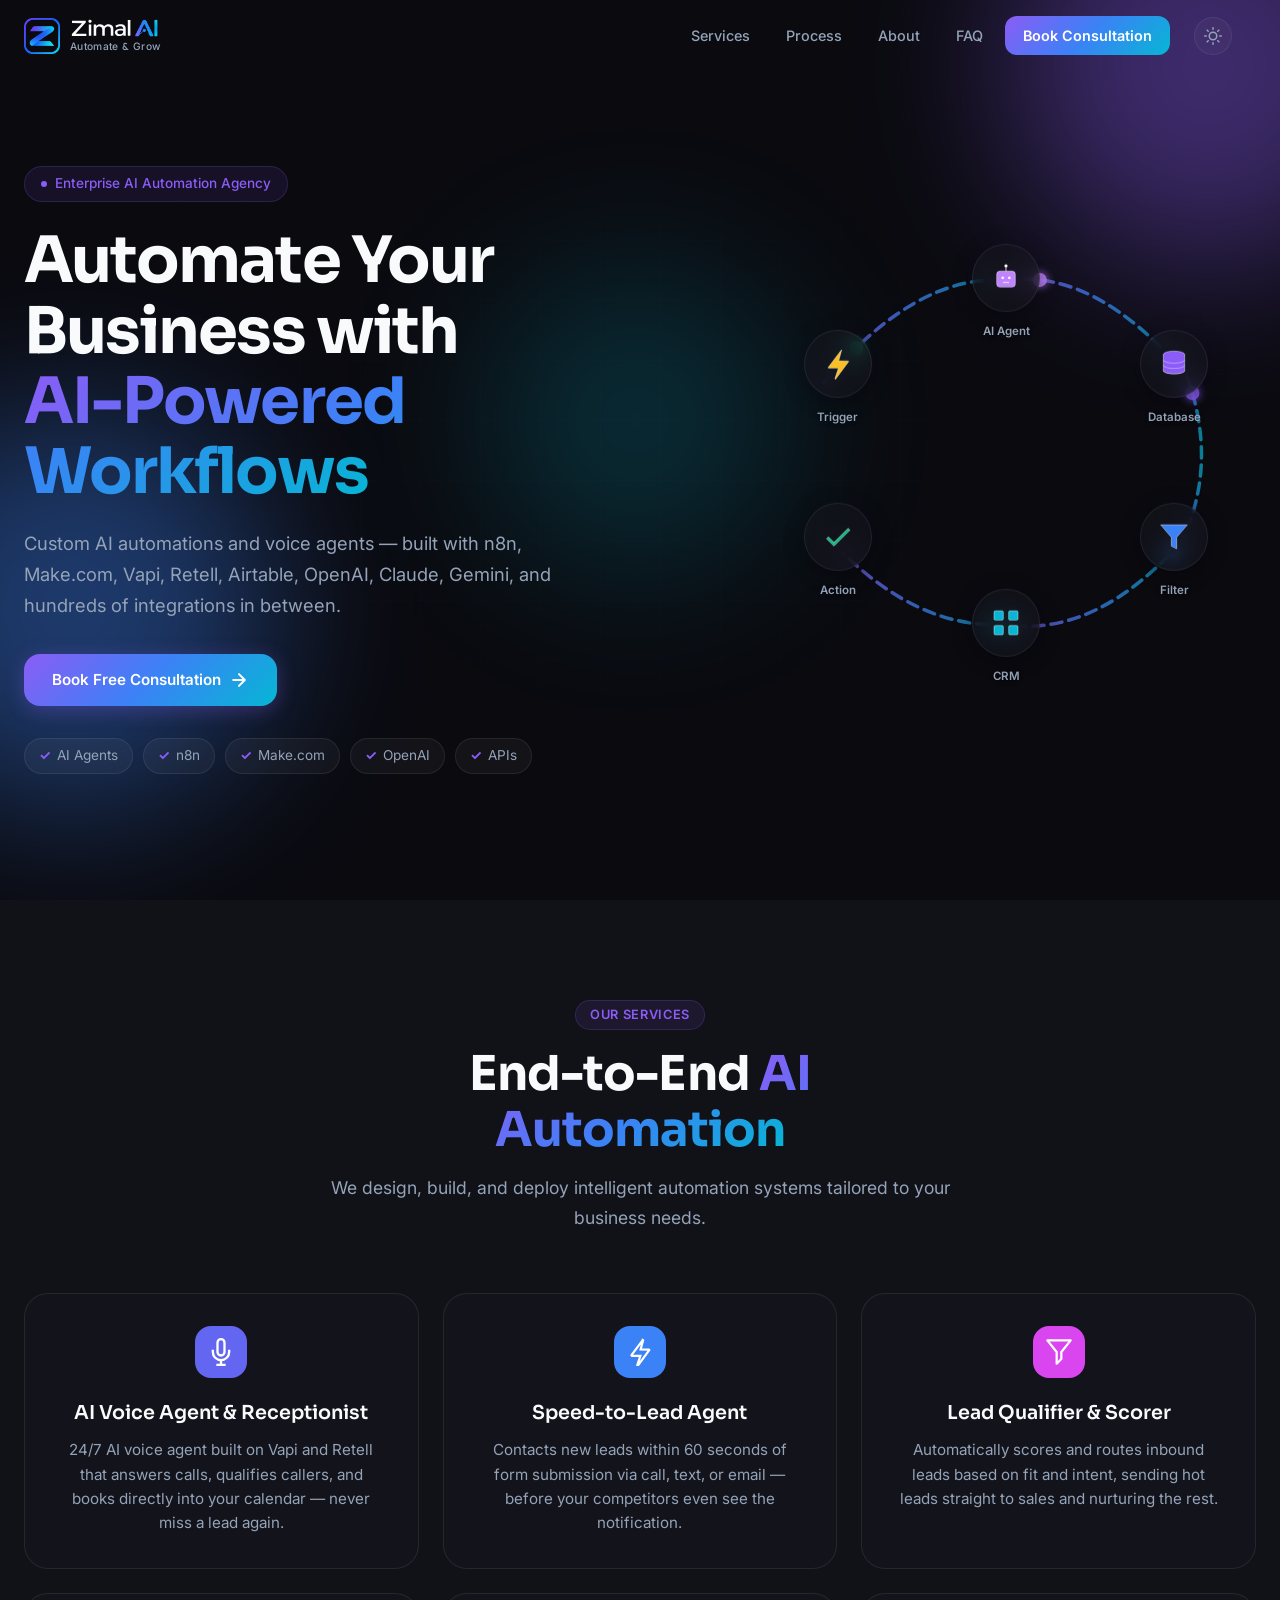
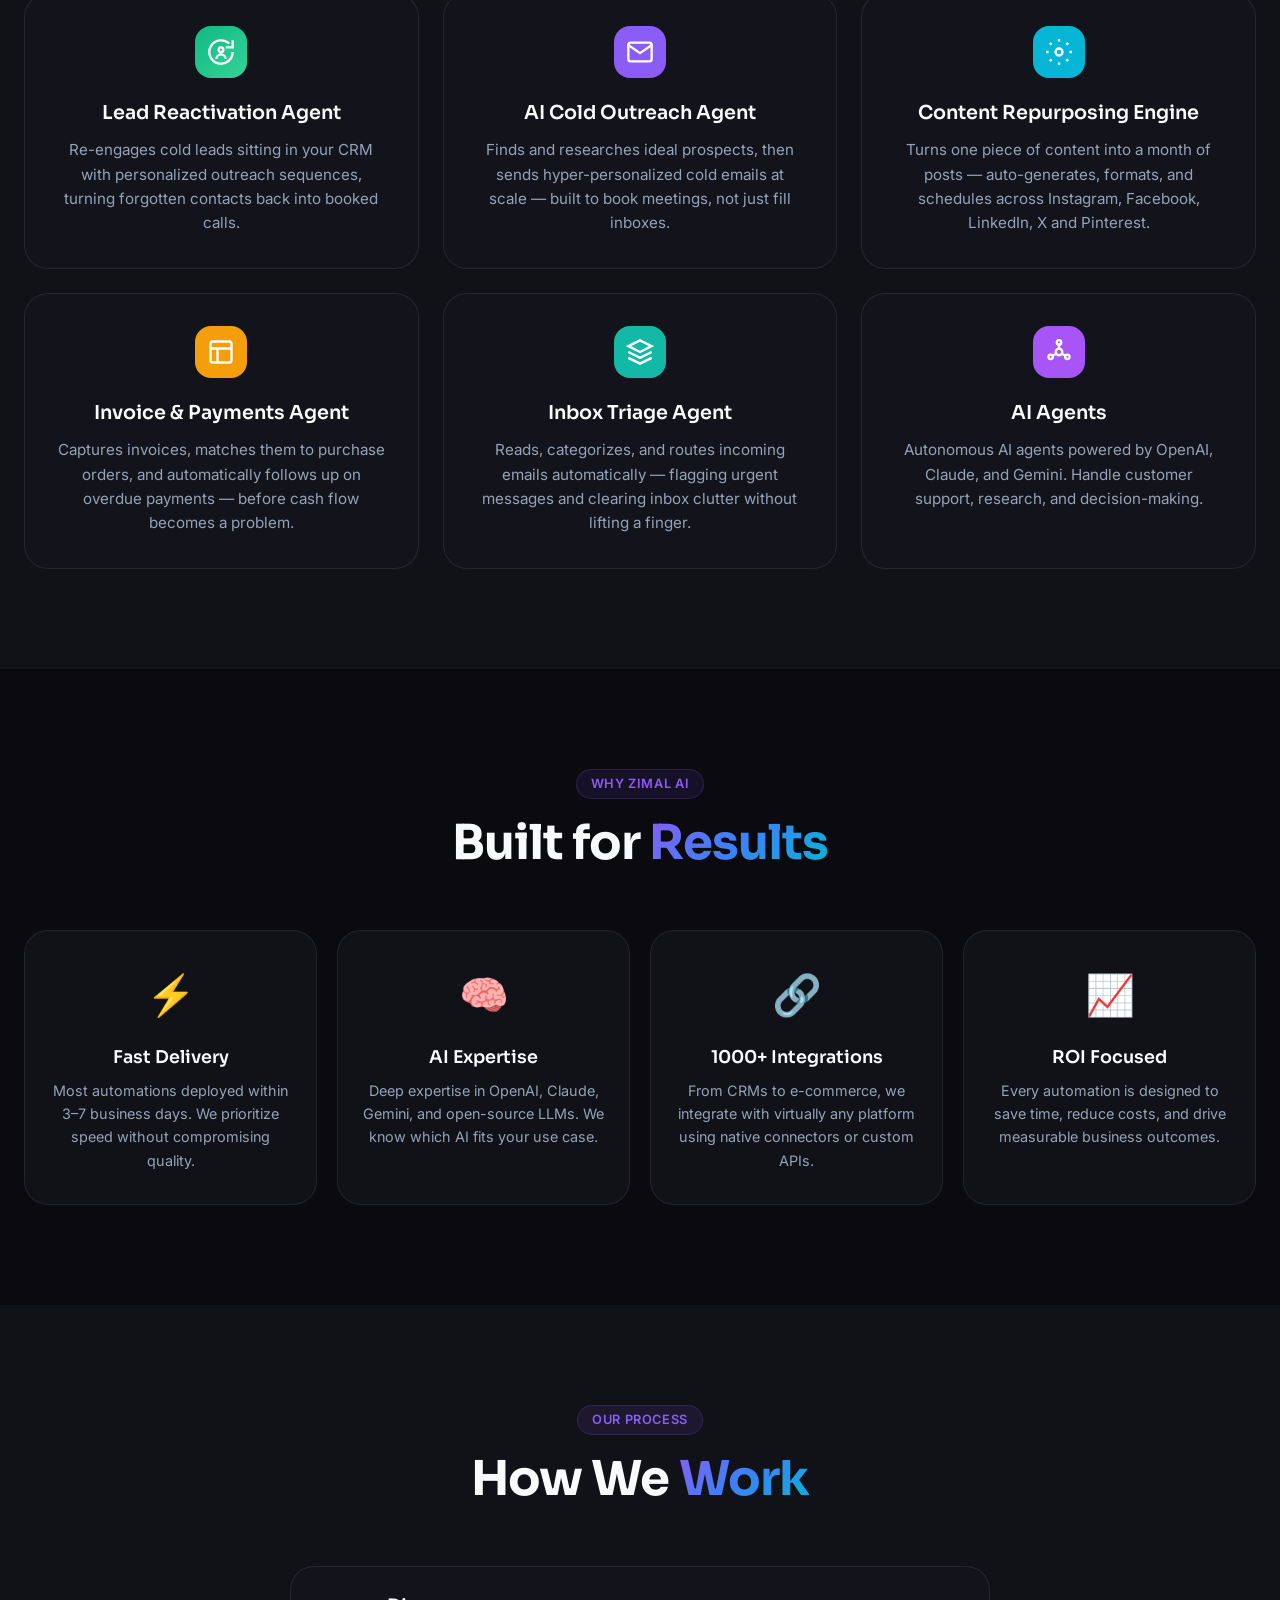
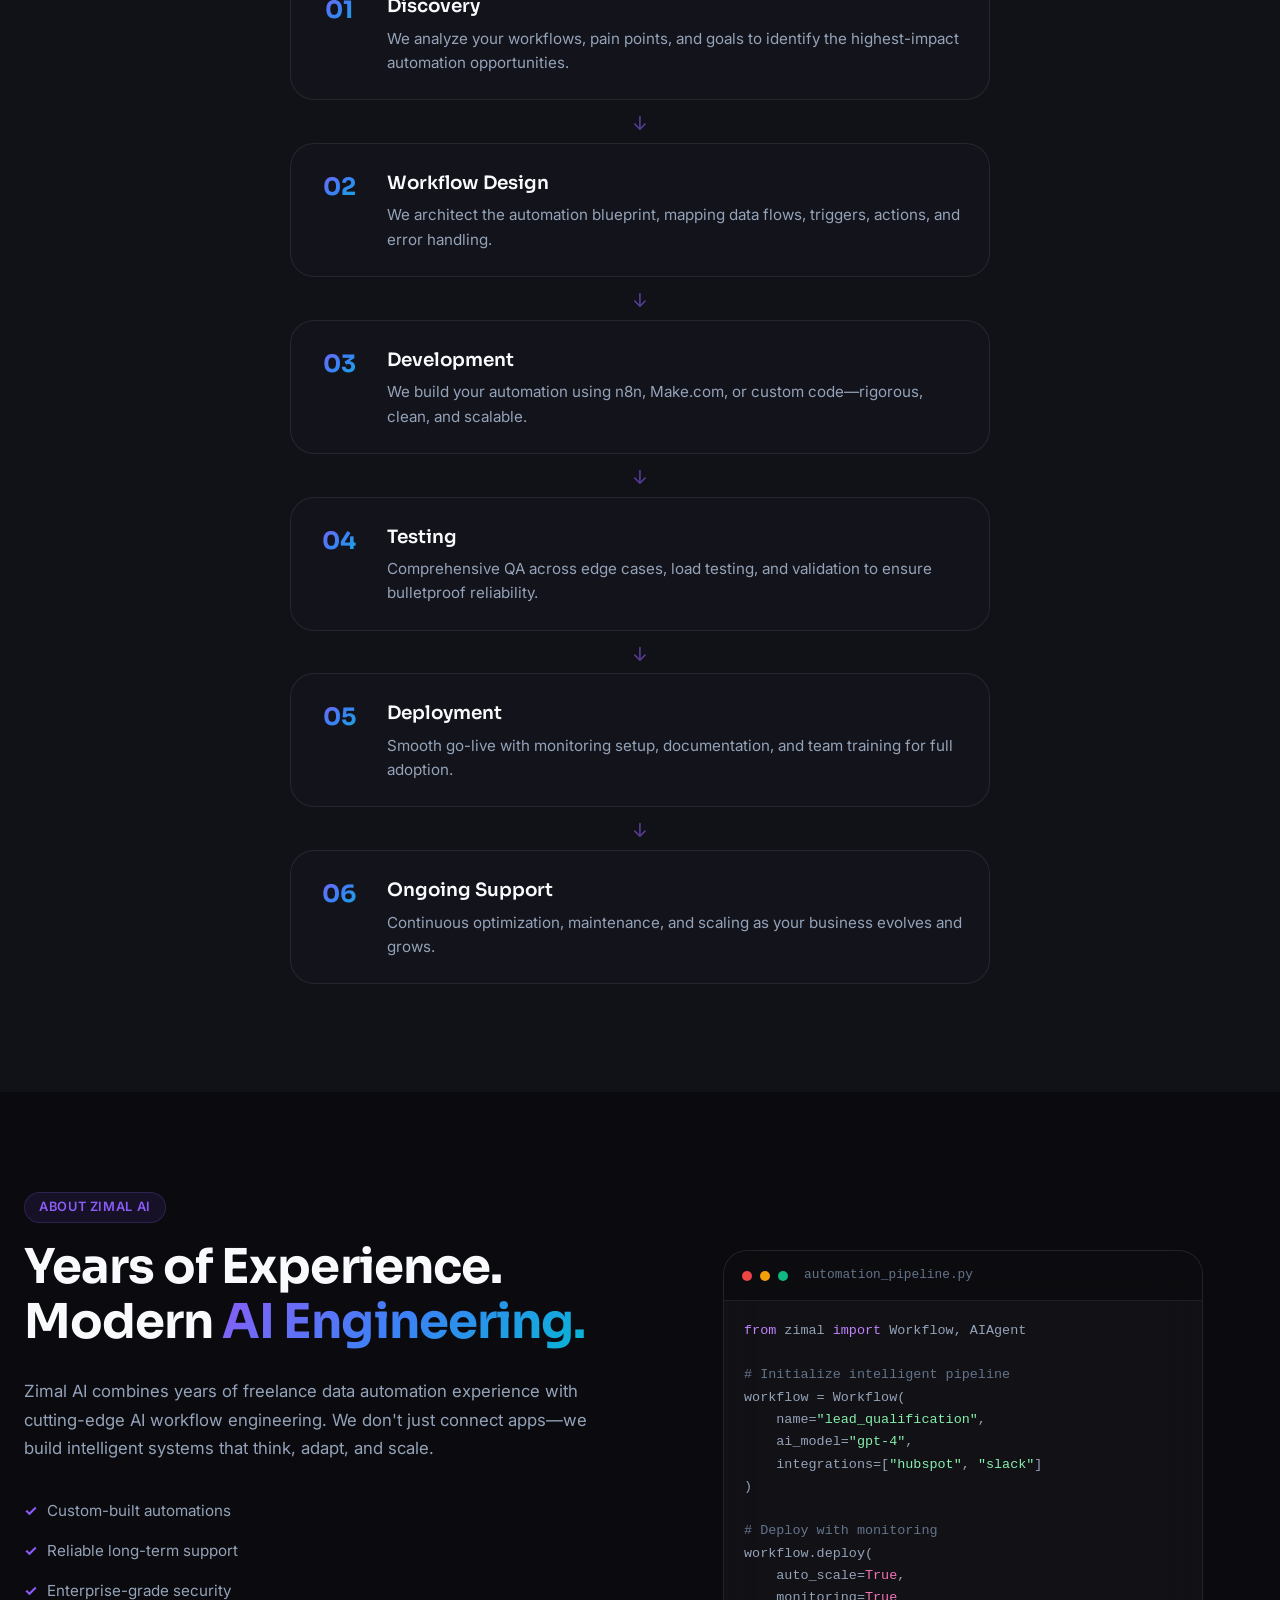
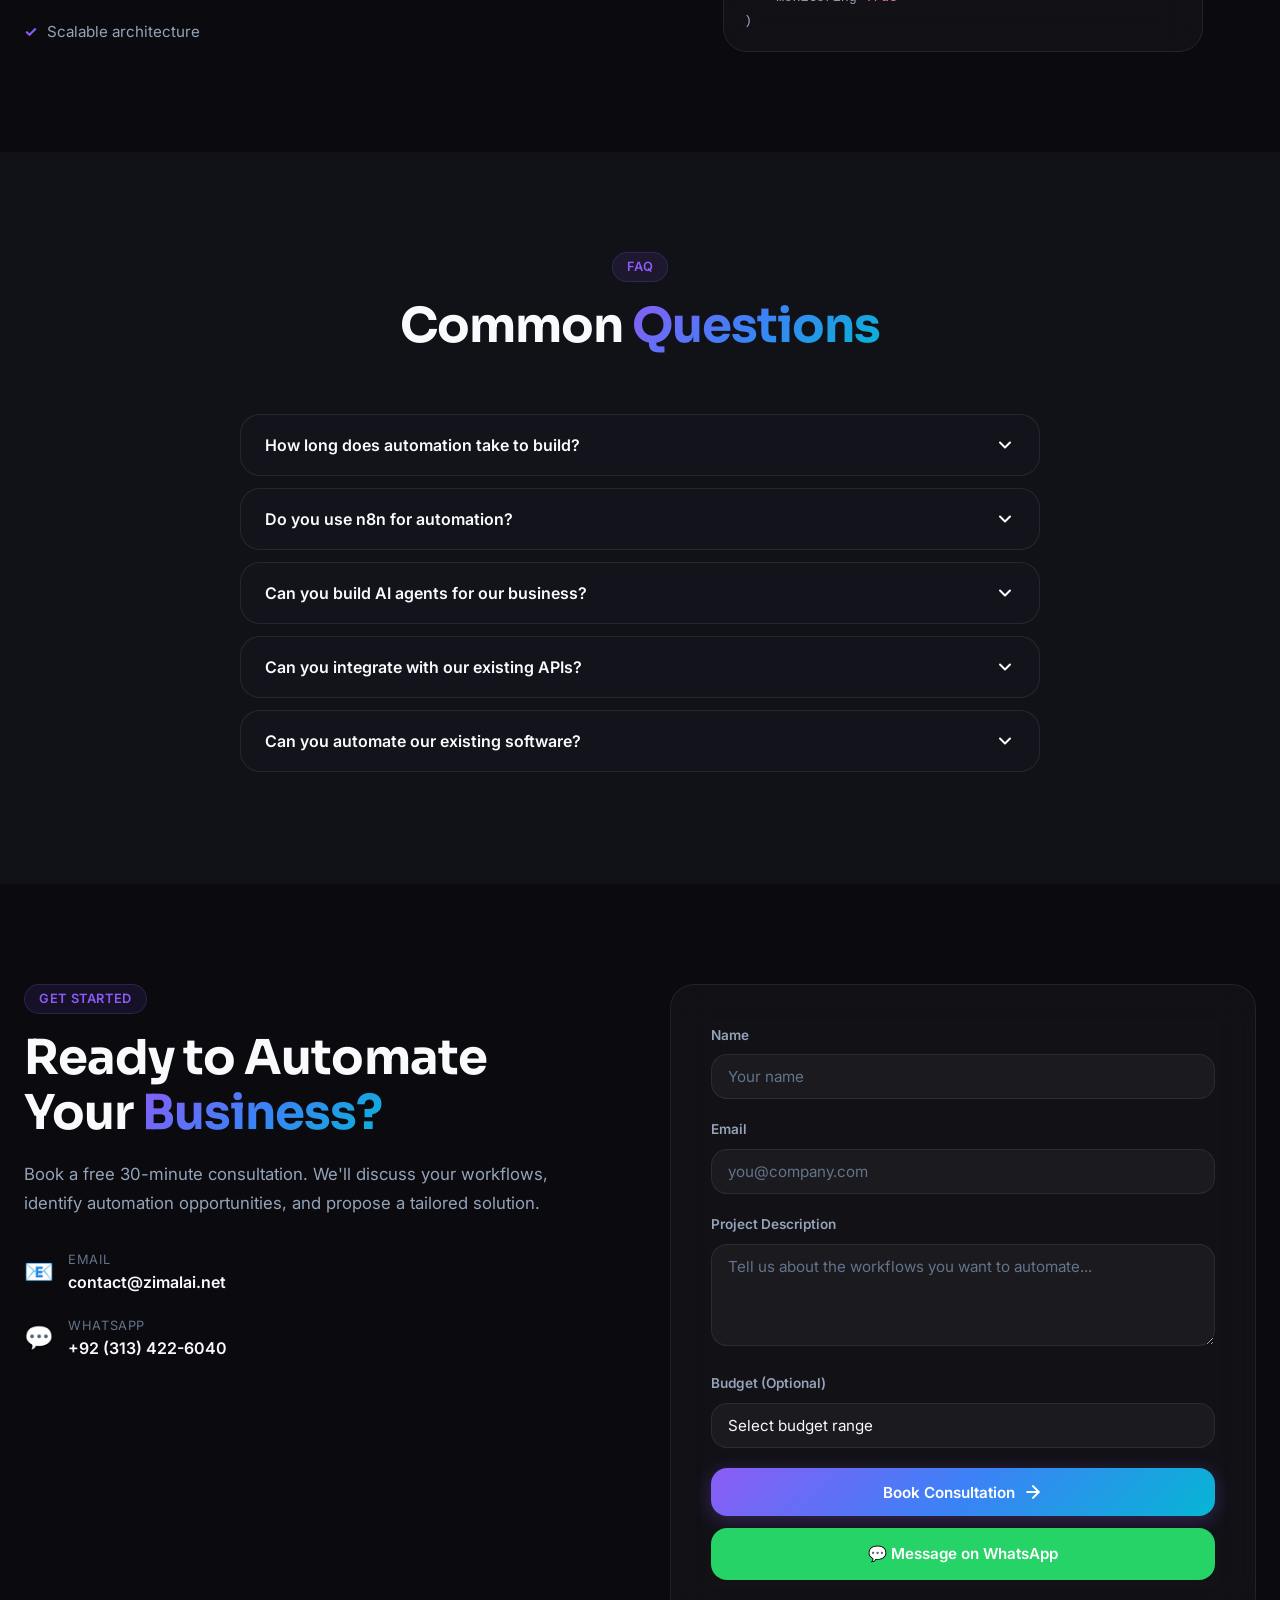
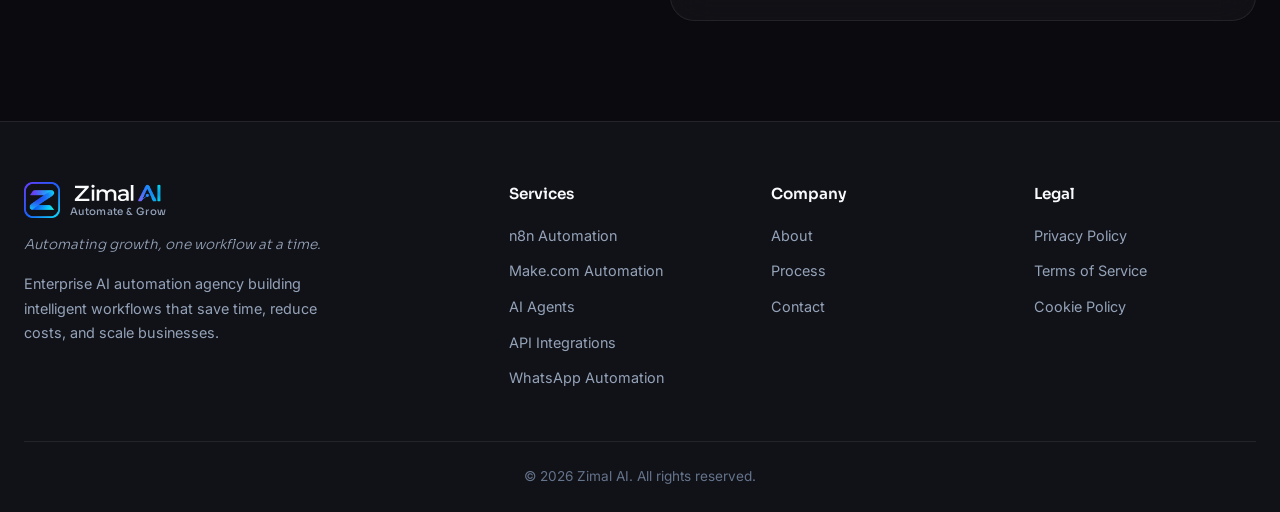
==== dark-mode/index.html @ da80bb8b "Initial website upload" ====
<!DOCTYPE html>
<html lang="en">
<head>
    <meta charset="UTF-8">
    <meta name="viewport" content="width=device-width, initial-scale=1.0">
    <script>
        /* Theme guard: only redirect when light is EXPLICITLY stored.
           Fixed: was '!== dark', which bounced every visitor whose storage
           was empty/unavailable straight back to the light page. */
        (function () {
            try {
                if (localStorage.getItem('zimal-theme') === 'light') {
                    location.replace('../index.html');
                }
            } catch (e) {}
        })();
    </script>

    <meta name="description" content="Zimal AI - Enterprise AI Automation Agency specializing in n8n, Make.com, AI Agents, and custom workflow automation.">
    <meta name="keywords" content="AI automation, n8n, Make.com, workflow automation, AI agents, API integration">
    <title>Zimal AI — Enterprise AI Automation Agency</title>
    <link rel="preconnect" href="https://fonts.googleapis.com">
    <link rel="preconnect" href="https://fonts.gstatic.com" crossorigin>
    <link href="https://fonts.googleapis.com/css2?family=Inter:wght@300;400;450;500;600;700;800;900&family=Sora:wght@400;500;600;700;800&display=swap" rel="stylesheet">
    <link href="https://fonts.googleapis.com/css2?family=Inter:wght@300;400;500;600;700;800;900&family=Outfit:wght@400;500;600;700;800&display=swap" rel="stylesheet">
    <link rel="stylesheet" href="css/style.css">
    <link rel="icon" type="image/png" href="img/favicon.png?v=2">
</head>
<body>
    <!-- Navigation -->
    <nav class="navbar" id="navbar">
        <div class="nav-container">
            <a href="#" class="nav-logo">
                <img src="img/favicon.png" alt="Zimal AI icon" class="logo-icon-img">
                <div class="logo-text-group">
                    <img src="img/logo-icon_2.svg" alt="Zimal AI" class="logo-wordmark-img">
                    <span class="logo-tagline">Automate <span class="amp">&amp;</span> Grow</span>
                </div>
            </a>
            <div class="nav-links" id="navLinks">
                <a href="#services" class="nav-link">Services</a>
                <a href="#process" class="nav-link">Process</a>
                <a href="#about" class="nav-link">About</a>
                <a href="#faq" class="nav-link">FAQ</a>
                <a href="#contact" class="nav-link nav-cta">Book Consultation</a>
            </div>
            <div class="nav-actions">
                <button class="theme-toggle" id="themeToggle" aria-label="Switch to light mode" title="Switch to light mode">
                    <svg width="18" height="18" viewBox="0 0 24 24" fill="none" stroke="currentColor" stroke-width="2" stroke-linecap="round" stroke-linejoin="round"><circle cx="12" cy="12" r="5"/><path d="M12 1v2m0 18v2M4.22 4.22l1.42 1.42m12.72 12.72l1.42 1.42M1 12h2m18 0h2M4.22 19.78l1.42-1.42M18.36 5.64l1.42-1.42"/></svg>
                </button>
                <button class="nav-toggle" id="navToggle" aria-label="Toggle navigation">
                    <span></span><span></span><span></span>
                </button>
            </div>
        </div>
    </nav>

    <!-- Hero Section -->
    <section class="hero" id="hero">
        <div class="hero-bg">
            <div class="gradient-orb orb-1"></div>
            <div class="gradient-orb orb-2"></div>
            <div class="gradient-orb orb-3"></div>
        </div>
        <div class="hero-grid"></div>
        <div class="container hero-container">
            <div class="hero-content">
                <div class="hero-badge" data-animate="fade-up">
                    <span class="badge-dot"></span>
                    Enterprise AI Automation Agency
                </div>
                <h1 class="hero-title" data-animate="fade-up" data-delay="100">
                    Automate Your Business with<br>
                    <span class="gradient-text">AI-Powered Workflows</span>
                </h1>
                <p class="hero-subtitle" data-animate="fade-up" data-delay="200">
                    Custom AI automations and voice agents — built with n8n, Make.com, Vapi, Retell, Airtable, OpenAI, Claude, Gemini, and hundreds of integrations in between.
                </p>
                <div class="hero-ctas" data-animate="fade-up" data-delay="300">
                    <a href="#contact" class="btn btn-primary">
                        <span>Book Free Consultation</span>
                        <svg width="20" height="20" viewBox="0 0 20 20" fill="none"><path d="M4.167 10h11.666m0 0L10 4.167M15.833 10L10 15.833" stroke="currentColor" stroke-width="2" stroke-linecap="round" stroke-linejoin="round"/></svg>
                    </a>
                </div>
                <div class="hero-badges" data-animate="fade-up" data-delay="400">
                    <div class="tech-badge"><span class="check">✓</span> AI Agents</div>
                    <div class="tech-badge"><span class="check">✓</span> n8n</div>
                    <div class="tech-badge"><span class="check">✓</span> Make.com</div>
                    <div class="tech-badge"><span class="check">✓</span> OpenAI</div>
                    <div class="tech-badge"><span class="check">✓</span> APIs</div>
                </div>
            </div>
            <div class="hero-visual" data-animate="fade-left" data-delay="200">
                <div class="workflow-canvas">
                    <!--
                    ════════════════════════════════════════════════════════════════
                    WORKFLOW COORDINATE SYSTEM  —  6 NODES  —  SVG viewBox 400×300
                    ════════════════════════════════════════════════════════════════
                    Node Centers (SVG x,y  →  CSS left%, top%):
                    ┌───────────┬─────────────┬────────────┬─────────────┐
                    │ Node      │ SVG (x,y)   │ CSS left%  │ CSS top%    │
                    ├───────────┼─────────────┼────────────┼─────────────┤
                    │ Trigger   │ (63.9,184.2)│ 15.97%     │ 61.40%      │
                    │ AI Agent  │ (130.7,67.8)│ 32.67%     │ 22.60%      │
                    │ Database  │ (270.3,42.1)│ 67.58%     │ 14.03%      │
                    │ Filter    │ (357.6,122.2)│ 89.40%    │ 40.73%      │
                    │ CRM       │ (307.8,231.5)│ 76.95%    │ 77.17%      │
                    │ Action    │ (146.7,250.8)│ 36.67%    │ 83.60%      │
                    └───────────┴─────────────┴────────────┴─────────────┘
                    NOTE: All coordinates rotated 10° clockwise around (200,150)
                    ════════════════════════════════════════════════════════════════
                    -->

                    <!-- Node 1: Trigger — Golden Yellow fill + hairline white outline -->
                    <div class="workflow-node node-trigger" data-node="1">
                        <div class="node-circle">
                            <svg width="32" height="32" viewBox="0 0 24 24" fill="#FBBF24" stroke="white" stroke-width="0.3" stroke-linejoin="round">
                                <path d="M14.35 1.8 4.7 14.7a.34.34 0 0 0 .27.54h7.34l-2.62 7.91a.34.34 0 0 0 .61.25l9.61-12.97a.34.34 0 0 0-.27-.54l-7.09-.06 2.14-7.98a.34.34 0 0 0-.32-.32Z"/>
                            </svg>
                        </div>
                        <div class="node-label">Trigger</div>
                    </div>

                    <!-- Node 2: AI Agent — Clean robot face + hairline white outline -->
                    <div class="workflow-node node-ai" data-node="2">
                        <div class="node-circle">
                            <svg width="32" height="32" viewBox="0 0 24 24" fill="#C084FC" stroke="white" stroke-width="0.3" stroke-linejoin="round">
                                <!-- Antenna -->
                                <line x1="12" y1="3" x2="12" y2="7" stroke="white" stroke-width="0.6" stroke-linecap="round"/>
                                <circle cx="12" cy="3" r="1.2" fill="white" stroke="none"/>
                                <!-- Head -->
                                <rect x="5" y="7" width="14" height="12" rx="2.5"/>
                                <!-- Eyes (small, proportional) -->
                                <circle cx="9.5" cy="12" r="1" fill="white" stroke="none"/>
                                <circle cx="14.5" cy="12" r="1" fill="white" stroke="none"/>
                                <!-- Mouth (thin line) -->
                                <line x1="10" y1="15.5" x2="14" y2="15.5" stroke="white" stroke-width="0.6" stroke-linecap="round"/>
                            </svg>
                        </div>
                        <div class="node-label">AI Agent</div>
                    </div>

                    <!-- Node 3: Database — 4-stack cylinder + hairline white outline -->
                    <div class="workflow-node node-db" data-node="3">
                        <div class="node-circle">
                            <svg width="32" height="32" viewBox="0 0 24 24" fill="#8B5CF6" stroke="white" stroke-width="0.3" stroke-linejoin="round">
                                <!-- Top cap -->
                                <ellipse cx="12" cy="5" rx="8" ry="2.5"/>
                                <!-- Side outline -->
                                <path d="M4 5v12c0 1.38 3.58 2.5 8 2.5s8-1.12 8-2.5V5"/>
                                <!-- Stack lines -->
                                <path d="M4 9c0 1.38 3.58 2.5 8 2.5s8-1.12 8-2.5"/>
                                <path d="M4 13c0 1.38 3.58 2.5 8 2.5s8-1.12 8-2.5"/>
                                <path d="M4 17c0 1.38 3.58 2.5 8 2.5s8-1.12 8-2.5"/>
                            </svg>
                        </div>
                        <div class="node-label">Database</div>
                    </div>

                    <!-- Node 4: Filter — Blue fill + hairline white outline -->
                    <div class="workflow-node node-filter" data-node="4">
                        <div class="node-circle">
                            <svg width="32" height="32" viewBox="0 0 24 24" fill="#3B82F6" stroke="white" stroke-width="0.3" stroke-linejoin="round">
                                <polygon points="22 3 2 3 10 12.46 10 19 14 21 14 12.46 22 3"/>
                            </svg>
                        </div>
                        <div class="node-label">Filter</div>
                    </div>

                    <!-- Node 5: CRM — Cyan fill + hairline white outline -->
                    <div class="workflow-node node-crm" data-node="5">
                        <div class="node-circle">
                            <svg width="32" height="32" viewBox="0 0 24 24" fill="#06B6D4" stroke="white" stroke-width="0.3" stroke-linejoin="round">
                                <rect x="3" y="3" width="7" height="7" rx="1"/>
                                <rect x="14" y="3" width="7" height="7" rx="1"/>
                                <rect x="14" y="14" width="7" height="7" rx="1"/>
                                <rect x="3" y="14" width="7" height="7" rx="1"/>
                            </svg>
                        </div>
                        <div class="node-label">CRM</div>
                    </div>

                    <!-- Node 6: Action — Proper checkmark tick + hairline white outline -->
                    <div class="workflow-node node-action" data-node="6">
                        <div class="node-circle">
                            <svg width="32" height="32" viewBox="0 0 24 24" fill="#10B981" stroke="white" stroke-width="0.3" stroke-linecap="round" stroke-linejoin="round">
                                <path d="M9 16.17L4.83 12l-1.42 1.41L9 19 21 7l-1.41-1.41L9 16.17z"/>
                            </svg>
                        </div>
                        <div class="node-label">Action</div>
                    </div>

                    <!-- SVG Connection Lines -->
                    <svg class="connection-lines" viewBox="0 0 400 300" preserveAspectRatio="xMidYMid meet">
                        <defs>
                            <linearGradient id="lineGrad" x1="0%" y1="0%" x2="100%" y2="0%">
                                <stop offset="0%" stop-color="#8B5CF6" stop-opacity="0.9"/>
                                <stop offset="50%" stop-color="#3B82F6" stop-opacity="0.95"/>
                                <stop offset="100%" stop-color="#06B6D4" stop-opacity="0.9"/>
                            </linearGradient>
                            <filter id="lineGlow" x="-50%" y="-50%" width="200%" height="200%">
                                <feGaussianBlur stdDeviation="3" result="blur"/>
                                <feMerge>
                                    <feMergeNode in="blur"/>
                                    <feMergeNode in="SourceGraphic"/>
                                </feMerge>
                            </filter>
                        </defs>

                        <!-- 1. Trigger(63.9,184.2) → AI Agent(130.7,67.8) -->
                        <path class="conn-line" d="M70,99 Q136,21 200,26" />

                        <!-- 2. AI Agent(130.7,67.8) → Database(270.3,42.1) -->
                        <path class="conn-line" d="M200,26 Q264,17 329.1,94" />

                        <!-- 3. Database(270.3,42.1) → Filter(357.6,122.2) -->
                        <path class="conn-line" d="M329.1,94 Q352,157.5 325.1,213" />

                        <!-- 4. Filter(357.6,122.2) → CRM(307.8,231.5) -->
                        <path class="conn-line" d="M325.1,213 Q264,281 200,272" />

                        <!-- 5. CRM(307.8,231.5) → Action(146.7,250.8) -->
                        <path class="conn-line" d="M200,272 Q136,275 79,216" />

                        <!-- Animated Data Packets -->
                        <circle class="data-packet" r="5" fill="#10B981" filter="url(#lineGlow)">
                            <animateMotion dur="2.0s" repeatCount="indefinite" path="M70,99 Q136,21 200,26"/>
                        </circle>
                        <circle class="data-packet" r="5" fill="#C084FC" filter="url(#lineGlow)">
                            <animateMotion dur="2.1s" repeatCount="indefinite" path="M200,26 Q264,17 329.1,94"/>
                        </circle>
                        <circle class="data-packet" r="5" fill="#8B5CF6" filter="url(#lineGlow)">
                            <animateMotion dur="2.2s" repeatCount="indefinite" path="M329.1,94 Q352,157.5 325.1,213"/>
                        </circle>
                        <circle class="data-packet" r="5" fill="#3B82F6" filter="url(#lineGlow)">
                            <animateMotion dur="2.3s" repeatCount="indefinite" path="M325.1,213 Q264,281 200,272"/>
                        </circle>
                        <circle class="data-packet" r="5" fill="#06B6D4" filter="url(#lineGlow)">
                            <animateMotion dur="2.4s" repeatCount="indefinite" path="M200,272 Q136,275 79,216"/>
                        </circle>
                    </svg>
                </div>
            </div>
        </div>
    </section>

    <!-- Services Section -->
    <section class="services" id="services">
        <div class="container">
            <div class="section-header" data-animate="fade-up">
                <span class="section-tag">Our Services</span>
                <h2 class="section-title">End-to-End <span class="gradient-text">AI Automation</span></h2>
                <p class="section-subtitle">We design, build, and deploy intelligent automation systems tailored to your business needs.</p>
            </div>
            <div class="services-grid">
                <div class="service-card" data-animate="fade-up" data-delay="0">
                    <div class="service-icon" style="background: linear-gradient(135deg, #6366F1 0%, #6366F1 100%);">
                        <svg width="28" height="28" viewBox="0 0 24 24" fill="none" stroke="white" stroke-width="2"><path d="M12 1a3 3 0 0 0-3 3v8a3 3 0 0 0 6 0V4a3 3 0 0 0-3-3z"/><path d="M19 10v2a7 7 0 0 1-14 0v-2"/><line x1="12" y1="19" x2="12" y2="23"/><line x1="8" y1="23" x2="16" y2="23"/></svg>
                    </div>
                    <h3>AI Voice Agent & Receptionist</h3>
                    <p>24/7 AI voice agent built on Vapi and Retell that answers calls, qualifies callers, and books directly into your calendar — never miss a lead again.</p>
                </div>
                <div class="service-card" data-animate="fade-up" data-delay="100">
                    <div class="service-icon" style="background: linear-gradient(135deg, #3B82F6 0%, #3B82F6 100%);">
                        <svg width="28" height="28" viewBox="0 0 24 24" fill="none" stroke="white" stroke-width="1.9"><path d="M14.35 1.8 4.7 14.7a.34.34 0 0 0 .27.54h7.34l-2.62 7.91a.34.34 0 0 0 .61.25l9.61-12.97a.34.34 0 0 0-.27-.54l-7.09-.06 2.14-7.98a.34.34 0 0 0-.32-.32Z"/></svg>
                    </div>
                    <h3>Speed-to-Lead Agent</h3>
                    <p>Contacts new leads within 60 seconds of form submission via call, text, or email — before your competitors even see the notification.</p>
                </div>
                <div class="service-card" data-animate="fade-up" data-delay="200">
                    <div class="service-icon" style="background: linear-gradient(135deg, #D946EF 0%, #D946EF 100%);">
                        <svg width="28" height="28" viewBox="0 0 24 24" fill="none" stroke="white" stroke-width="1.9" stroke-linecap="round" stroke-linejoin="round"><path d="M2 2h20l-8 10v6l-4 4v-10L2 2z"/></svg>
                    </div>
                    <h3>Lead Qualifier & Scorer</h3>
                    <p>Automatically scores and routes inbound leads based on fit and intent, sending hot leads straight to sales and nurturing the rest.</p>
                </div>
                <div class="service-card" data-animate="fade-up" data-delay="300">
                    <div class="service-icon" style="background: linear-gradient(135deg, #10B981 0%, #34D399 100%);">
                        <svg width="28" height="28" viewBox="0 0 24 24" fill="none" stroke="white" stroke-width="2"><path d="M22 12a10 10 0 1 1-2.93-7.07"/><path d="M22 2v6h-6"/><circle cx="12" cy="10" r="2"/><path d="M8 18a4 4 0 0 1 8 0"/></svg>
                    </div>
                    <h3>Lead Reactivation Agent</h3>
                    <p>Re-engages cold leads sitting in your CRM with personalized outreach sequences, turning forgotten contacts back into booked calls.</p>
                </div>
                <div class="service-card" data-animate="fade-up" data-delay="400">
                    <div class="service-icon" style="background: linear-gradient(135deg, #8B5CF6 0%, #8B5CF6 100%);">
                        <svg width="28" height="28" viewBox="0 0 24 24" fill="none" stroke="white" stroke-width="2" stroke-linecap="round" stroke-linejoin="round"><rect x="2" y="4" width="20" height="16" rx="2"/><path d="m2 6 10 7L22 6"/></svg>
                    </div>
                    <h3>AI Cold Outreach Agent</h3>
                    <p>Finds and researches ideal prospects, then sends hyper-personalized cold emails at scale — built to book meetings, not just fill inboxes.</p>
                </div>
                <div class="service-card" data-animate="fade-up" data-delay="500">
                    <div class="service-icon" style="background: linear-gradient(135deg, #06B6D4 0%, #06B6D4 100%);">
                        <svg width="28" height="28" viewBox="0 0 24 24" fill="none" stroke="white" stroke-width="2"><circle cx="12" cy="12" r="3"/><path d="M12 1v2m0 18v2M4.22 4.22l1.42 1.42m12.72 12.72l1.42 1.42M1 12h2m18 0h2M4.22 19.78l1.42-1.42M18.36 5.64l1.42-1.42"/></svg>
                    </div>
                    <h3>Content Repurposing Engine</h3>
                    <p>Turns one piece of content into a month of posts — auto-generates, formats, and schedules across Instagram, Facebook, LinkedIn, X and Pinterest.</p>
                </div>
                <div class="service-card" data-animate="fade-up" data-delay="500">
                    <div class="service-icon" style="background: linear-gradient(135deg, #F59E0B 0%, #F59E0B 100%);">
                        <svg width="28" height="28" viewBox="0 0 24 24" fill="none" stroke="white" stroke-width="2"><rect x="3" y="3" width="18" height="18" rx="2"/><path d="M3 9h18"/><path d="M9 21V9"/></svg>
                    </div>
                    <h3>Invoice & Payments Agent</h3>
                    <p>Captures invoices, matches them to purchase orders, and automatically follows up on overdue payments — before cash flow becomes a problem.</p>
                </div>
                <div class="service-card" data-animate="fade-up" data-delay="500">
                    <div class="service-icon" style="background: linear-gradient(135deg, #14B8A6 0%, #14B8A6 100%);">
                        <svg width="28" height="28" viewBox="0 0 24 24" fill="none" stroke="white" stroke-width="2"><path d="M12 2L2 7l10 5 10-5-10-5z"/><path d="M2 17l10 5 10-5"/><path d="M2 12l10 5 10-5"/></svg>
                    </div>
                    <h3>Inbox Triage Agent</h3>
                    <p>Reads, categorizes, and routes incoming emails automatically — flagging urgent messages and clearing inbox clutter without lifting a finger.</p>
                </div>
                <div class="service-card" data-animate="fade-up" data-delay="500">
                    <div class="service-icon" style="background: linear-gradient(135deg, #A855F7 0%, #A855F7 100%);">
                        <svg width="28" height="28" viewBox="0 0 24 24" fill="none" stroke="white" stroke-width="2" stroke-linecap="round" stroke-linejoin="round"><circle cx="12" cy="12" r="2.85"/><circle cx="12" cy="3.75" r="1.9"/><circle cx="4.85" cy="16.15" r="1.9"/><circle cx="19.15" cy="16.15" r="1.9"/><path d="M12 9.15V5.65M9.55 13.45l-2.8 1.65M14.45 13.45l2.8 1.65"/></svg>
                    </div>
                    <h3>AI Agents</h3>
                    <p>Autonomous AI agents powered by OpenAI, Claude, and Gemini. Handle customer support, research, and decision-making.</p>
                </div>
            </div>
        </div>
    </section>

    <!-- Why Choose Us -->
    <section class="why-us" id="why-us">
        <div class="container">
            <div class="section-header" data-animate="fade-up">
                <span class="section-tag">Why Zimal AI</span>
                <h2 class="section-title">Built for <span class="gradient-text">Results</span></h2>
            </div>
            <div class="why-grid">
                <div class="why-card" data-animate="fade-up" data-delay="0">
                    <div class="why-icon">⚡</div>
                    <h3>Fast Delivery</h3>
                    <p>Most automations deployed within 3–7 business days. We prioritize speed without compromising quality.</p>
                </div>
                <div class="why-card" data-animate="fade-up" data-delay="100">
                    <div class="why-icon">🧠</div>
                    <h3>AI Expertise</h3>
                    <p>Deep expertise in OpenAI, Claude, Gemini, and open-source LLMs. We know which AI fits your use case.</p>
                </div>
                <div class="why-card" data-animate="fade-up" data-delay="200">
                    <div class="why-icon">🔗</div>
                    <h3>1000+ Integrations</h3>
                    <p>From CRMs to e-commerce, we integrate with virtually any platform using native connectors or custom APIs.</p>
                </div>
                <div class="why-card" data-animate="fade-up" data-delay="300">
                    <div class="why-icon">📈</div>
                    <h3>ROI Focused</h3>
                    <p>Every automation is designed to save time, reduce costs, and drive measurable business outcomes.</p>
                </div>
            </div>
        </div>
    </section>

    <!-- Process Section -->
    <section class="process" id="process">
        <div class="container">
            <div class="section-header" data-animate="fade-up">
                <span class="section-tag">Our Process</span>
                <h2 class="section-title">How We <span class="gradient-text">Work</span></h2>
            </div>
            <div class="process-timeline">
                <div class="process-step" data-animate="fade-up" data-delay="0">
                    <div class="step-number">01</div>
                    <div class="step-content">
                        <h3>Discovery</h3>
                        <p>We analyze your workflows, pain points, and goals to identify the highest-impact automation opportunities.</p>
                    </div>
                </div>
                <div class="process-arrow">↓</div>
                <div class="process-step" data-animate="fade-up" data-delay="100">
                    <div class="step-number">02</div>
                    <div class="step-content">
                        <h3>Workflow Design</h3>
                        <p>We architect the automation blueprint, mapping data flows, triggers, actions, and error handling.</p>
                    </div>
                </div>
                <div class="process-arrow">↓</div>
                <div class="process-step" data-animate="fade-up" data-delay="200">
                    <div class="step-number">03</div>
                    <div class="step-content">
                        <h3>Development</h3>
                        <p>We build your automation using n8n, Make.com, or custom code—rigorous, clean, and scalable.</p>
                    </div>
                </div>
                <div class="process-arrow">↓</div>
                <div class="process-step" data-animate="fade-up" data-delay="300">
                    <div class="step-number">04</div>
                    <div class="step-content">
                        <h3>Testing</h3>
                        <p>Comprehensive QA across edge cases, load testing, and validation to ensure bulletproof reliability.</p>
                    </div>
                </div>
                <div class="process-arrow">↓</div>
                <div class="process-step" data-animate="fade-up" data-delay="400">
                    <div class="step-number">05</div>
                    <div class="step-content">
                        <h3>Deployment</h3>
                        <p>Smooth go-live with monitoring setup, documentation, and team training for full adoption.</p>
                    </div>
                </div>
                <div class="process-arrow">↓</div>
                <div class="process-step" data-animate="fade-up" data-delay="500">
                    <div class="step-number">06</div>
                    <div class="step-content">
                        <h3>Ongoing Support</h3>
                        <p>Continuous optimization, maintenance, and scaling as your business evolves and grows.</p>
                    </div>
                </div>
            </div>
        </div>
    </section>

    <!-- About Section -->
    <section class="about" id="about">
        <div class="container">
            <div class="about-grid">
                <div class="about-content" data-animate="fade-right">
                    <span class="section-tag">About Zimal AI</span>
                    <h2 class="section-title">Years of Experience.<br>Modern <span class="gradient-text">AI Engineering.</span></h2>
                    <p>Zimal AI combines years of freelance data automation experience with cutting-edge AI workflow engineering. We don't just connect apps—we build intelligent systems that think, adapt, and scale.</p>
                    <ul class="about-features">
                        <li><span class="feature-check">✓</span> Custom-built automations</li>
                        <li><span class="feature-check">✓</span> Reliable long-term support</li>
                        <li><span class="feature-check">✓</span> Enterprise-grade security</li>
                        <li><span class="feature-check">✓</span> Scalable architecture</li>
                    </ul>
                </div>
                <div class="about-visual" data-animate="fade-left">
                    <div class="about-card glass">
                        <div class="about-card-header">
                            <div class="dot red"></div>
                            <div class="dot yellow"></div>
                            <div class="dot green"></div>
                            <span class="about-card-title">automation_pipeline.py</span>
                        </div>
                        <pre class="code-block"><code><span class="code-keyword">from</span> zimal <span class="code-keyword">import</span> Workflow, AIAgent

<span class="code-comment"># Initialize intelligent pipeline</span>
workflow = Workflow(
    name=<span class="code-string">"lead_qualification"</span>,
    ai_model=<span class="code-string">"gpt-4"</span>,
    integrations=[<span class="code-string">"hubspot"</span>, <span class="code-string">"slack"</span>]
)

<span class="code-comment"># Deploy with monitoring</span>
workflow.deploy(
    auto_scale=<span class="code-bool">True</span>,
    monitoring=<span class="code-bool">True</span>
)</code></pre>
                    </div>
                </div>
            </div>
        </div>
    </section>

    <!-- FAQ Section -->
    <section class="faq" id="faq">
        <div class="container">
            <div class="section-header" data-animate="fade-up">
                <span class="section-tag">FAQ</span>
                <h2 class="section-title">Common <span class="gradient-text">Questions</span></h2>
            </div>
            <div class="faq-list" data-animate="fade-up">
                <div class="faq-item">
                    <button class="faq-question" aria-expanded="false">
                        <span>How long does automation take to build?</span>
                        <svg class="faq-icon" width="20" height="20" viewBox="0 0 20 20" fill="none"><path d="M5 7.5l5 5 5-5" stroke="currentColor" stroke-width="2" stroke-linecap="round" stroke-linejoin="round"/></svg>
                    </button>
                    <div class="faq-answer">
                        <p>Most standard automations are delivered within 3–7 business days. Complex enterprise workflows with multiple integrations may take 1–2 weeks. We provide a detailed timeline during our discovery call.</p>
                    </div>
                </div>
                <div class="faq-item">
                    <button class="faq-question" aria-expanded="false">
                        <span>Do you use n8n for automation?</span>
                        <svg class="faq-icon" width="20" height="20" viewBox="0 0 20 20" fill="none"><path d="M5 7.5l5 5 5-5" stroke="currentColor" stroke-width="2" stroke-linecap="round" stroke-linejoin="round"/></svg>
                    </button>
                    <div class="faq-answer">
                        <p>Yes, n8n is one of our primary tools. We also work with Make.com, Zapier, and custom Python/Node.js solutions depending on your requirements, data privacy needs, and scalability goals.</p>
                    </div>
                </div>
                <div class="faq-item">
                    <button class="faq-question" aria-expanded="false">
                        <span>Can you build AI agents for our business?</span>
                        <svg class="faq-icon" width="20" height="20" viewBox="0 0 20 20" fill="none"><path d="M5 7.5l5 5 5-5" stroke="currentColor" stroke-width="2" stroke-linecap="round" stroke-linejoin="round"/></svg>
                    </button>
                    <div class="faq-answer">
                        <p>Absolutely. We build AI agents using OpenAI, Claude, Gemini, and open-source models. These agents can handle customer support, data research, content generation, decision-making, and more.</p>
                    </div>
                </div>
                <div class="faq-item">
                    <button class="faq-question" aria-expanded="false">
                        <span>Can you integrate with our existing APIs?</span>
                        <svg class="faq-icon" width="20" height="20" viewBox="0 0 20 20" fill="none"><path d="M5 7.5l5 5 5-5" stroke="currentColor" stroke-width="2" stroke-linecap="round" stroke-linejoin="round"/></svg>
                    </button>
                    <div class="faq-answer">
                        <p>Yes, we integrate with REST APIs, GraphQL, webhooks, and SOAP services. Whether you have a custom internal API or need to connect to third-party services, we handle the full integration.</p>
                    </div>
                </div>
                <div class="faq-item">
                    <button class="faq-question" aria-expanded="false">
                        <span>Can you automate our existing software?</span>
                        <svg class="faq-icon" width="20" height="20" viewBox="0 0 20 20" fill="none"><path d="M5 7.5l5 5 5-5" stroke="currentColor" stroke-width="2" stroke-linecap="round" stroke-linejoin="round"/></svg>
                    </button>
                    <div class="faq-answer">
                        <p>Most likely yes. If your software has an API, webhook support, or integration capabilities, we can automate it. For legacy systems without APIs, we can explore RPA (Robotic Process Automation) solutions.</p>
                    </div>
                </div>
            </div>
        </div>
    </section>

    <!-- Contact Section -->
    <section class="contact" id="contact">
        <div class="container">
            <div class="contact-wrapper">
                <div class="contact-content" data-animate="fade-right">
                    <span class="section-tag">Get Started</span>
                    <h2 class="section-title">Ready to Automate<br>Your <span class="gradient-text">Business?</span></h2>
                    <p>Book a free 30-minute consultation. We'll discuss your workflows, identify automation opportunities, and propose a tailored solution.</p>
                    <div class="contact-info">
                        <div class="contact-item">
                            <div class="contact-icon">📧</div>
                            <div>
                                <div class="contact-label">Email</div>
                                <div class="contact-value">contact@zimalai.net</div>
                            </div>
                        </div>
                        <div class="contact-item">
                            <div class="contact-icon">💬</div>
                            <div>
                                <div class="contact-label">WhatsApp</div>
                                <div class="contact-value">+92 (313) 422-6040</div>
                            </div>
                        </div>
                    </div>
                </div>
                <div class="contact-form-wrapper" data-animate="fade-left">
                    <form class="contact-form glass" id="contactForm">
                        <div class="form-group">
                            <label for="name">Name</label>
                            <input type="text" id="name" name="name" placeholder="Your name" required>
                        </div>
                        <div class="form-group">
                            <label for="email">Email</label>
                            <input type="email" id="email" name="email" placeholder="you@company.com" required>
                        </div>
                        <div class="form-group">
                            <label for="project">Project Description</label>
                            <textarea id="project" name="project" rows="4" placeholder="Tell us about the workflows you want to automate..." required></textarea>
                        </div>
                        <div class="form-group">
                            <label for="budget">Budget (Optional)</label>
                            <select id="budget" name="budget">
                                <option value="">Select budget range</option>
                                <option value="1k-5k">$1,000 – $5,000</option>
                                <option value="5k-10k">$5,000 – $10,000</option>
                                <option value="10k-25k">$10,000 – $25,000</option>
                                <option value="25k+">$25,000+</option>
                            </select>
                        </div>
                        <div class="form-actions">
                            <button type="submit" class="btn btn-primary btn-full">
                                <span>Book Consultation</span>
                                <svg width="20" height="20" viewBox="0 0 20 20" fill="none"><path d="M4.167 10h11.666m0 0L10 4.167M15.833 10L10 15.833" stroke="currentColor" stroke-width="2" stroke-linecap="round" stroke-linejoin="round"/></svg>
                            </button>
                            <a href="https://wa.me/15550000000" class="btn btn-whatsapp btn-full" target="_blank" rel="noopener">
                                <span>💬 Message on WhatsApp</span>
                            </a>
                        </div>
                    </form>
                </div>
            </div>
        </div>
    </section>

    <!-- Footer -->
    <footer class="footer">
        <div class="container">
            <div class="footer-grid">
                <div class="footer-brand">
                    <a href="#" class="footer-logo">
                        <img src="img/favicon.png" alt="Zimal AI icon" class="logo-icon-img">
                        <div class="logo-text-group">
                            <img src="img/logo-icon_2.svg" alt="Zimal AI" class="logo-wordmark-img">
                            <span class="logo-tagline">Automate <span class="amp">&amp;</span> Grow</span>
                        </div>
                    </a>
                    <p class="footer-tagline">Automating growth, one workflow at a time.</p>
                    <p class="footer-desc">Enterprise AI automation agency building intelligent workflows that save time, reduce costs, and scale businesses.</p>
                </div>
                <div class="footer-links-col">
                    <h4>Services</h4>
                    <ul>
                        <li><a href="#services">n8n Automation</a></li>
                        <li><a href="#services">Make.com Automation</a></li>
                        <li><a href="#services">AI Agents</a></li>
                        <li><a href="#services">API Integrations</a></li>
                        <li><a href="#services">WhatsApp Automation</a></li>
                    </ul>
                </div>
                <div class="footer-links-col">
                    <h4>Company</h4>
                    <ul>
                        <li><a href="#about">About</a></li>
                        <li><a href="#process">Process</a></li>
                        <li><a href="#contact">Contact</a></li>
                    </ul>
                </div>
                <div class="footer-links-col">
                    <h4>Legal</h4>
                    <ul>
                        <li><a href="#">Privacy Policy</a></li>
                        <li><a href="#">Terms of Service</a></li>
                        <li><a href="#">Cookie Policy</a></li>
                    </ul>
                </div>
            </div>
            <div class="footer-bottom">
                <p>© 2026 Zimal AI. All rights reserved.</p>
            </div>
        </div>
    </footer>

    <!-- Toast Notification -->
    <div class="toast" id="toast">
        <div class="toast-content">
            <span class="toast-icon">✓</span>
            <span class="toast-message">Message sent successfully!</span>
        </div>
    </div>

    <script src="js/main.js"></script>
</body>
</html>
---- dark-mode/css/style.css ----
/* ========================================
   Zimal AI — Premium SaaS Landing Page
   Dark Theme | Glassmorphism | Premium
   ======================================== */

/* CSS Variables */
:root {
    --bg-primary: #0a0a0f;
    --bg-secondary: #111118;
    --bg-tertiary: #16161f;
    --bg-card: rgba(22, 22, 31, 0.6);
    --bg-glass: rgba(255, 255, 255, 0.03);
    --border-glass: rgba(255, 255, 255, 0.08);
    --border-glow: rgba(139, 92, 246, 0.3);

    --text-primary: #f8fafc;
    --text-secondary: #94a3b8;
    --text-muted: #64748b;

    --accent-purple: #8B5CF6;
    --accent-blue: #3B82F6;
    --accent-cyan: #06B6D4;
    --accent-pink: #EC4899;

    --gradient-primary: linear-gradient(135deg, #8B5CF6 0%, #3B82F6 50%, #06B6D4 100%);
    --gradient-subtle: linear-gradient(135deg, rgba(139,92,246,0.1) 0%, rgba(59,130,246,0.1) 100%);

    --radius-sm: 12px;
    --radius-md: 16px;
    --radius-lg: 20px;
    --radius-xl: 24px;

    --shadow-sm: 0 1px 2px rgba(0,0,0,0.3);
    --shadow-md: 0 4px 20px rgba(0,0,0,0.4);
    --shadow-lg: 0 8px 40px rgba(0,0,0,0.5);
    --shadow-glow: 0 0 40px rgba(139, 92, 246, 0.15);

    --transition-fast: 0.15s ease;
    --transition-base: 0.3s ease;
    --transition-slow: 0.5s ease;

    --font-sans: 'Inter', -apple-system, BlinkMacSystemFont, sans-serif;
    --font-display: 'Sora', sans-serif;
}

/* Reset & Base */
*, *::before, *::after {
    margin: 0;
    padding: 0;
    box-sizing: border-box;
}

html {
    scroll-behavior: smooth;
    font-size: 16px;
}

body {
    font-family: var(--font-sans);
    background: var(--bg-primary);
    color: var(--text-primary);
    line-height: 1.6;
    overflow-x: hidden;
    -webkit-font-smoothing: antialiased;
    -moz-osx-font-smoothing: grayscale;
}

::selection {
    background: rgba(139, 92, 246, 0.3);
    color: var(--text-primary);
}

/* Scrollbar */
::-webkit-scrollbar {
    width: 8px;
}
::-webkit-scrollbar-track {
    background: var(--bg-primary);
}
::-webkit-scrollbar-thumb {
    background: var(--bg-tertiary);
    border-radius: 4px;
}
::-webkit-scrollbar-thumb:hover {
    background: var(--accent-purple);
}

/* Utility */
.container {
    max-width: 1280px;
    margin: 0 auto;
    padding: 0 24px;
}

.gradient-text {
    background: var(--gradient-primary);
    -webkit-background-clip: text;
    -webkit-text-fill-color: transparent;
    background-clip: text;
}

.glass {
    background: var(--bg-glass);
    backdrop-filter: blur(20px);
    -webkit-backdrop-filter: blur(20px);
    border: 1px solid var(--border-glass);
}

/* ========================================
   NAVIGATION
   ======================================== */
.navbar {
    position: fixed;
    top: 0;
    left: 0;
    right: 0;
    z-index: 1000;
    padding: 16px 0;
    transition: all var(--transition-base);
}

.navbar.scrolled {
    background: rgba(10, 10, 15, 0.85);
    backdrop-filter: blur(20px);
    -webkit-backdrop-filter: blur(20px);
    border-bottom: 1px solid var(--border-glass);
    padding: 12px 0;
}

.nav-container {
    max-width: 1280px;
    margin: 0 auto;
    padding: 0 24px;
    display: flex;
    align-items: center;
    justify-content: flex-start;
}

.nav-logo {
    display: flex;
    align-items: center;
    gap: 10px;
    text-decoration: none;
    color: var(--text-primary);
}

.logo-icon-img {
    width: 36px;
    height: 36px;
    display: block;
}

.logo-text-group {
    display: flex;
    flex-direction: column;
    line-height: 1.1;
}

.logo-wordmark-img {
    height: 20px;
    width: auto;
    display: block;
}

.logo-tagline {
    font-size: 0.64rem;
    font-weight: 500;
    letter-spacing: 0.35px;
    color: var(--text-secondary);
    margin-top: 3px;
}

.amp {
    font-family: 'Outfit', sans-serif;
    font-style: normal;
    font-size: 1em;
}

.nav-links {
    display: flex;
    align-items: center;
    gap: 8px;
    margin-left: auto;
}

.nav-link {
    color: var(--text-secondary);
    text-decoration: none;
    font-size: 0.9rem;
    font-weight: 500;
    padding: 8px 14px;
    border-radius: var(--radius-sm);
    transition: all var(--transition-fast);
    position: relative;
}

.nav-link:hover {
    color: var(--text-primary);
    background: rgba(255,255,255,0.04);
}

.nav-link.nav-cta {
    background: var(--gradient-primary);
    color: white;
    padding: 8px 18px;
    font-weight: 600;
}

.nav-link.nav-cta:hover {
    box-shadow: 0 0 20px rgba(139, 92, 246, 0.4);
    transform: translateY(-1px);
}

.nav-toggle {
    display: none;
    flex-direction: column;
    gap: 5px;
    background: none;
    border: none;
    cursor: pointer;
    padding: 8px;
}

.nav-toggle span {
    display: block;
    width: 22px;
    height: 2px;
    background: var(--text-primary);
    border-radius: 2px;
    transition: all var(--transition-base);
}

/* ========================================
   HERO SECTION
   ======================================== */
.hero {
    position: relative;
    min-height: 100vh;
    display: flex;
    flex-direction: column;
    justify-content: center;
    padding: 120px 0 80px;
    overflow: hidden;
}

.hero-bg {
    position: absolute;
    inset: 0;
    z-index: 0;
    pointer-events: none;
}

.gradient-orb {
    position: absolute;
    border-radius: 50%;
    filter: blur(80px);
    opacity: 0.4;
    animation: orbFloat 8s ease-in-out infinite;
}

.orb-1 {
    width: 400px;
    height: 400px;
    background: var(--accent-purple);
    top: -15%;
    right: -10%;
    animation-delay: 0s;
}

.orb-2 {
    width: 400px;
    height: 400px;
    background: var(--accent-blue);
    bottom: 10%;
    left: -10%;
    animation-delay: -3s;
}

.orb-3 {
    width: 300px;
    height: 300px;
    background: var(--accent-cyan);
    top: 30%;
    left: 38%;
    opacity: 0.2;
    animation-delay: -5s;
}

@keyframes orbFloat {
    0%, 100% { transform: translate(0, 0) scale(1); }
    33% { transform: translate(30px, -30px) scale(1.05); }
    66% { transform: translate(-20px, 20px) scale(0.95); }
}

.hero-grid {
    position: absolute;
    inset: 0;
    background-image: 
        linear-gradient(rgba(139, 92, 246, 0.02) 1px, transparent 1px),
        linear-gradient(90deg, rgba(139, 92, 246, 0.02) 1px, transparent 1px);
    background-size: 60px 60px;
    mask-image: radial-gradient(ellipse at center, black 30%, transparent 70%);
    -webkit-mask-image: radial-gradient(ellipse at center, black 30%, transparent 70%);
}

.hero-container {
    position: relative;
    z-index: 1;
    display: grid;
    grid-template-columns: 1fr 1fr;
    gap: 24px;
    align-items: center;
}

.hero-badge {
    display: inline-flex;
    align-items: center;
    gap: 8px;
    background: rgba(139, 92, 246, 0.1);
    border: 1px solid rgba(139, 92, 246, 0.2);
    padding: 6px 16px;
    border-radius: 100px;
    font-size: 0.85rem;
    font-weight: 500;
    color: var(--accent-purple);
    margin-bottom: 24px;
    width: fit-content;
}

.badge-dot {
    width: 6px;
    height: 6px;
    background: var(--accent-purple);
    border-radius: 50%;
    animation: pulse 2s ease-in-out infinite;
}

@keyframes pulse {
    0%, 100% { opacity: 1; transform: scale(1); }
    50% { opacity: 0.5; transform: scale(1.2); }
}

.hero-title {
    font-family: var(--font-display);
    font-size: clamp(2.5rem, 5vw, 4rem);
    font-weight: 700;
    line-height: 1.1;
    letter-spacing: -0.03em;
    margin-bottom: 20px;
}

.hero-subtitle {
    font-size: 1.15rem;
    color: var(--text-secondary);
    max-width: 540px;
    margin-bottom: 32px;
    line-height: 1.7;
}

.hero-ctas {
    display: flex;
    gap: 16px;
    margin-bottom: 32px;
    flex-wrap: wrap;
}

.btn {
    display: inline-flex;
    align-items: center;
    justify-content: center;
    gap: 8px;
    padding: 14px 28px;
    border-radius: var(--radius-md);
    font-size: 0.95rem;
    font-weight: 600;
    text-decoration: none;
    border: none;
    cursor: pointer;
    transition: all var(--transition-base);
    position: relative;
    overflow: hidden;
    font-family: inherit;
}

.btn-primary {
    background: var(--gradient-primary);
    color: white;
    box-shadow: 0 4px 20px rgba(139, 92, 246, 0.3);
}

.btn-primary:hover {
    transform: translateY(-2px);
    box-shadow: 0 8px 30px rgba(139, 92, 246, 0.5);
}

.btn-primary:active {
    transform: translateY(0);
}

.btn-secondary {
    background: transparent;
    color: var(--text-primary);
    border: 1px solid var(--border-glass);
}

.btn-secondary:hover {
    background: rgba(255,255,255,0.05);
    border-color: rgba(255,255,255,0.15);
}

.btn-whatsapp {
    background: #25D366;
    color: white;
}

.btn-whatsapp:hover {
    background: #128C7E;
    transform: translateY(-2px);
}

.btn-full {
    width: 100%;
}

.hero-badges {
    display: flex;
    flex-wrap: wrap;
    gap: 10px;
}

.tech-badge {
    display: inline-flex;
    align-items: center;
    gap: 6px;
    background: rgba(255,255,255,0.04);
    border: 1px solid var(--border-glass);
    padding: 6px 14px;
    border-radius: 100px;
    font-size: 0.85rem;
    color: var(--text-secondary);
    transition: all var(--transition-base);
}

.tech-badge:hover {
    border-color: var(--border-glow);
    background: rgba(139, 92, 246, 0.08);
    color: var(--text-primary);
}

.check {
    color: var(--accent-purple);
    font-weight: 700;
}

/* Hero Visual - Workflow Canvas */
.hero-visual {
    display: flex;
    justify-content: center;
    align-items: center;
}

/* ─── Workflow Canvas ─── */
/* The ENTIRE canvas animates as one unit. Internal elements are static. */
.workflow-canvas {
    position: relative;
    width: 100%;
    max-width: 560px;
    aspect-ratio: 4/3;
    margin: 0 auto;
    margin-top: -32px;
    left: 52px;
    animation: canvasFloat 5s ease-in-out infinite;
}

@keyframes canvasFloat {
    0%, 100% { transform: translateY(0) rotate(0deg); }
    25% { transform: translateY(-8px) rotate(0.3deg); }
    50% { transform: translateY(-4px) rotate(-0.2deg); }
    75% { transform: translateY(-10px) rotate(0.2deg); }
}

/* ─── Workflow Nodes ─── */
/* Static — no individual animation. Canvas handles the motion. */
.workflow-node {
    position: absolute;
    display: flex;
    flex-direction: column;
    align-items: center;
    gap: 10px;
    transform: translate(-50%, -50%);
    transition: all var(--transition-base);
    z-index: 2;
}

/* Circular icon container — ALL nodes share the same dark glass style */
.node-circle {
    width: 68px;
    height: 68px;
    border-radius: 50%;
    background: var(--bg-card);
    border: 1.5px solid var(--border-glass);
    display: flex;
    align-items: center;
    justify-content: center;
    box-shadow: var(--shadow-md), 0 0 16px rgba(139, 92, 246, 0.06);
    backdrop-filter: blur(12px);
    transition: all var(--transition-base);
    position: relative;
}

.node-circle svg {
    display: block;
    flex-shrink: 0;
    overflow: visible;
    margin: 0;
    padding: 0;
}

/* Glowing ring on hover */
.node-circle::after {
    content: '';
    position: absolute;
    inset: -4px;
    border-radius: 50%;
    border: 2px solid transparent;
    background: linear-gradient(135deg, var(--accent-purple), var(--accent-blue), var(--accent-cyan)) border-box;
    -webkit-mask: linear-gradient(#fff 0 0) padding-box, linear-gradient(#fff 0 0);
    -webkit-mask-composite: xor;
    mask-composite: exclude;
    opacity: 0;
    transition: opacity var(--transition-base);
}

.workflow-node:hover .node-circle::after {
    opacity: 1;
}

.workflow-node:hover .node-circle {
    transform: scale(1.12);
    border-color: var(--border-glow);
    box-shadow: 0 0 30px rgba(139, 92, 246, 0.15);
}

.node-label {
    font-size: 0.72rem;
    font-weight: 600;
    color: var(--text-secondary);
    text-align: center;
    white-space: nowrap;
    text-shadow: 0 1px 4px rgba(0,0,0,0.5);
    transition: color var(--transition-base);
}

.workflow-node:hover .node-label {
    color: var(--text-primary);
}

/* ─── Node Positions (centers) ─── */
/* 6-node layout: Trigger → AI → DB → Filter → CRM → Action */
/* All positions rotated 10° clockwise around canvas center (200,150) */
.node-trigger { left: 19.97%; top: 32%; }
.node-ai      { left: 50%; top: 11.4%; }
.node-db      { left: 80.03%; top: 32%; }
.node-filter  { left: 80.03%; top: 73%; }
.node-crm     { left: 50%; top: 93.6%; }
.node-action  { left: 19.97%; top: 73%; }

/* ─── SVG Connection Lines ─── */
.connection-lines {
    position: absolute;
    inset: 0;
    width: 100%;
    height: 100%;
    pointer-events: none;
    z-index: 1;
    overflow: visible;
}

.conn-line {
    fill: none;
    stroke: url(#lineGrad);
    stroke-width: 2.5;
    stroke-linecap: round;
    stroke-linejoin: round;
    stroke-dasharray: 8 5;
    opacity: 0.75;
    animation: dashFlow 2.5s linear infinite;
}

@keyframes dashFlow {
    to { stroke-dashoffset: -26; }
}

.data-packet {
    opacity: 0.9;
}

/* Trusted By */
.trusted-by {
    position: relative;
    z-index: 1;
    margin-top: 80px;
    text-align: center;
}

.trusted-label {
    font-size: 0.8rem;
    color: var(--text-muted);
    text-transform: uppercase;
    letter-spacing: 0.1em;
    margin-bottom: 24px;
}

.trusted-logos {
    display: flex;
    justify-content: center;
    align-items: center;
    gap: 40px;
    flex-wrap: wrap;
}

.t-logo {
    font-family: var(--font-display);
    font-size: 1.1rem;
    font-weight: 600;
    color: var(--text-muted);
    opacity: 0.6;
    transition: opacity var(--transition-base);
    filter: grayscale(100%);
}

.t-logo:hover {
    opacity: 1;
    filter: grayscale(0%);
}

/* ========================================
   SECTIONS COMMON
   ======================================== */
section {
    padding: 100px 0;
    position: relative;
}

.section-header {
    text-align: center;
    max-width: 640px;
    margin: 0 auto 60px;
}

.section-tag {
    display: inline-block;
    background: rgba(139, 92, 246, 0.1);
    border: 1px solid rgba(139, 92, 246, 0.2);
    color: var(--accent-purple);
    padding: 4px 14px;
    border-radius: 100px;
    font-size: 0.8rem;
    font-weight: 600;
    text-transform: uppercase;
    letter-spacing: 0.05em;
    margin-bottom: 16px;
}

.section-title {
    font-family: var(--font-display);
    font-size: clamp(2rem, 4vw, 3rem);
    font-weight: 700;
    line-height: 1.15;
    letter-spacing: -0.02em;
    margin-bottom: 16px;
}

.section-subtitle {
    font-size: 1.1rem;
    color: var(--text-secondary);
    line-height: 1.7;
}

/* ========================================
   SERVICES
   ======================================== */
.services {
    background: var(--bg-secondary);
}

.services-grid {
    display: grid;
    grid-template-columns: repeat(3, 1fr);
    gap: 24px;
}

.service-card {
    background: var(--bg-card);
    border: 1px solid var(--border-glass);
    border-radius: var(--radius-xl);
    padding: 32px;
    transition: all var(--transition-base);
    position: relative;
    overflow: hidden;
    text-align: center;
}

.service-card::before {
    content: '';
    position: absolute;
    top: 0;
    left: 0;
    right: 0;
    height: 1px;
    background: linear-gradient(90deg, transparent, rgba(139,92,246,0.4), transparent);
    opacity: 0;
    transition: opacity var(--transition-base);
}

.service-card:hover {
    transform: translateY(-6px);
    border-color: var(--border-glow);
    box-shadow: var(--shadow-glow);
}

.service-card:hover::before {
    opacity: 1;
}

.service-icon {
    width: 52px;
    height: 52px;
    border-radius: var(--radius-md);
    display: flex;
    align-items: center;
    justify-content: center;
    margin: 0 auto 20px;
}

.service-card h3 {
    font-family: var(--font-display);
    font-size: 1.2rem;
    font-weight: 600;
    margin-bottom: 10px;
}

.service-card p {
    color: var(--text-secondary);
    font-size: 0.95rem;
    line-height: 1.6;
}

/* ========================================
   WHY CHOOSE US
   ======================================== */
.why-grid {
    display: grid;
    grid-template-columns: repeat(4, 1fr);
    gap: 20px;
}

.why-card {
    background: var(--bg-card);
    border: 1px solid var(--border-glass);
    border-radius: var(--radius-xl);
    padding: 32px 24px;
    text-align: center;
    transition: all var(--transition-base);
    position: relative;
    overflow: hidden;
}

.why-card::after {
    content: '';
    position: absolute;
    inset: 0;
    background: radial-gradient(circle at 50% 0%, rgba(139,92,246,0.1), transparent 70%);
    opacity: 0;
    transition: opacity var(--transition-base);
}

.why-card:hover {
    transform: translateY(-4px);
    border-color: var(--border-glow);
}

.why-card:hover::after {
    opacity: 1;
}

.why-icon {
    font-size: 2.5rem;
    margin-bottom: 16px;
    position: relative;
    z-index: 1;
}

.why-card h3 {
    font-family: var(--font-display);
    font-size: 1.1rem;
    font-weight: 600;
    margin-bottom: 8px;
    position: relative;
    z-index: 1;
}

.why-card p {
    color: var(--text-secondary);
    font-size: 0.9rem;
    line-height: 1.6;
    position: relative;
    z-index: 1;
}

/* ========================================
   PROCESS
   ======================================== */
.process {
    background: var(--bg-secondary);
}

.process-timeline {
    max-width: 700px;
    margin: 0 auto;
}

.process-step {
    display: flex;
    gap: 24px;
    align-items: flex-start;
    padding: 24px;
    background: var(--bg-card);
    border: 1px solid var(--border-glass);
    border-radius: var(--radius-xl);
    margin-bottom: 8px;
    transition: all var(--transition-base);
}

.process-step:hover {
    border-color: var(--border-glow);
    transform: translateX(8px);
}

.step-number {
    font-family: var(--font-display);
    font-size: 1.5rem;
    font-weight: 700;
    background: var(--gradient-primary);
    -webkit-background-clip: text;
    -webkit-text-fill-color: transparent;
    background-clip: text;
    min-width: 48px;
    text-align: center;
}

.step-content h3 {
    font-family: var(--font-display);
    font-size: 1.15rem;
    font-weight: 600;
    margin-bottom: 6px;
}

.step-content p {
    color: var(--text-secondary);
    font-size: 0.95rem;
    line-height: 1.6;
}

.process-arrow {
    text-align: center;
    color: var(--accent-purple);
    font-size: 1.2rem;
    margin: 4px 0;
    opacity: 0.6;
}

/* ========================================
   ABOUT
   ======================================== */
.about-grid {
    display: grid;
    grid-template-columns: 1fr 1fr;
    gap: 60px;
    align-items: end;
}

.about-content .section-tag {
    margin-bottom: 16px;
}

.about-content .section-title {
    margin-bottom: 28px;
}

.about-content > p {
    color: var(--text-secondary);
    font-size: 1.05rem;
    line-height: 1.7;
    margin-bottom: 28px;
}

.about-stats {
    display: flex;
    gap: 32px;
    margin-bottom: 32px;
}

.stat-item {
    text-align: center;
}

.stat-number {
    font-family: var(--font-display);
    font-size: 2.5rem;
    font-weight: 700;
    background: var(--gradient-primary);
    -webkit-background-clip: text;
    -webkit-text-fill-color: transparent;
    background-clip: text;
    line-height: 1;
}

.stat-label {
    font-size: 0.8rem;
    color: var(--text-muted);
    margin-top: 4px;
}

.about-features {
    list-style: none;
}

.about-features li {
    display: flex;
    align-items: center;
    gap: 10px;
    padding: 8px 0;
    color: var(--text-secondary);
    font-size: 0.95rem;
}

.feature-check {
    color: var(--accent-purple);
    font-weight: 700;
}

/* About Visual - Code Card */
.about-visual {
    display: flex;
    justify-content: center;
}

.about-card {
    width: 100%;
    max-width: 480px;
    border-radius: var(--radius-xl);
    overflow: hidden;
}

.about-card-header {
    display: flex;
    align-items: center;
    gap: 8px;
    padding: 14px 18px;
    background: rgba(0,0,0,0.3);
    border-bottom: 1px solid var(--border-glass);
}

.dot {
    width: 10px;
    height: 10px;
    border-radius: 50%;
}

.dot.red { background: #ef4444; }
.dot.yellow { background: #f59e0b; }
.dot.green { background: #10b981; }

.about-card-title {
    margin-left: 8px;
    font-size: 0.8rem;
    color: var(--text-muted);
    font-family: monospace;
}

.code-block {
    padding: 19px 20px;
    overflow-x: auto;
    font-family: 'Fira Code', 'JetBrains Mono', monospace;
    font-size: 0.84rem;
    line-height: 1.66;
    color: var(--text-secondary);
}

.code-keyword { color: #c084fc; }
.code-string { color: #86efac; }
.code-comment { color: var(--text-muted); }
.code-bool { color: #f472b6; }

/* ========================================
   WORK / PORTFOLIO
   ======================================== */
.work {
    background: var(--bg-secondary);
}

.work-grid {
    display: grid;
    grid-template-columns: repeat(4, 1fr);
    gap: 20px;
}

.work-card {
    background: var(--bg-card);
    border: 1px solid var(--border-glass);
    border-radius: var(--radius-xl);
    padding: 24px;
    display: flex;
    flex-direction: column;
    justify-content: space-between;
    min-height: 220px;
    transition: all var(--transition-base);
    position: relative;
    overflow: hidden;
}

.work-card::before {
    content: '';
    position: absolute;
    top: 0;
    left: 0;
    right: 0;
    height: 2px;
    background: var(--gradient-primary);
    opacity: 0;
    transition: opacity var(--transition-base);
}

.work-card:hover {
    transform: translateY(-4px);
    border-color: var(--border-glow);
    box-shadow: var(--shadow-glow);
}

.work-card:hover::before {
    opacity: 1;
}

.work-tags {
    display: flex;
    gap: 8px;
    margin-bottom: 12px;
}

.work-tag {
    font-size: 0.7rem;
    font-weight: 600;
    padding: 3px 10px;
    border-radius: 100px;
    background: rgba(139, 92, 246, 0.1);
    color: var(--accent-purple);
    border: 1px solid rgba(139, 92, 246, 0.2);
}

.work-card h3 {
    font-family: var(--font-display);
    font-size: 1.1rem;
    font-weight: 600;
    margin-bottom: 8px;
}

.work-card p {
    color: var(--text-secondary);
    font-size: 0.9rem;
    line-height: 1.6;
}

.work-card-bottom {
    margin-top: 16px;
    padding-top: 16px;
    border-top: 1px solid var(--border-glass);
}

.work-meta {
    display: flex;
    gap: 12px;
    flex-wrap: wrap;
}

.work-stat {
    font-size: 0.75rem;
    font-weight: 600;
    color: var(--accent-cyan);
}

/* ========================================
   TESTIMONIALS
   ======================================== */
.testimonials-grid {
    display: grid;
    grid-template-columns: repeat(3, 1fr);
    gap: 24px;
}

.testimonial-card {
    background: var(--bg-card);
    border: 1px solid var(--border-glass);
    border-radius: var(--radius-xl);
    padding: 32px;
    transition: all var(--transition-base);
}

.testimonial-card:hover {
    border-color: var(--border-glow);
    transform: translateY(-4px);
}

.testimonial-stars {
    color: #fbbf24;
    font-size: 1.1rem;
    letter-spacing: 2px;
    margin-bottom: 16px;
}

.testimonial-text {
    font-size: 1rem;
    line-height: 1.7;
    color: var(--text-secondary);
    margin-bottom: 24px;
    font-style: italic;
}

.testimonial-author {
    display: flex;
    align-items: center;
    gap: 12px;
}

.author-avatar {
    width: 40px;
    height: 40px;
    border-radius: 50%;
    background: var(--gradient-primary);
    display: flex;
    align-items: center;
    justify-content: center;
    font-weight: 700;
    font-size: 0.85rem;
    color: white;
}

.author-name {
    font-weight: 600;
    font-size: 0.95rem;
}

.author-role {
    font-size: 0.8rem;
    color: var(--text-muted);
}

/* ========================================
   FAQ
   ======================================== */
.faq {
    background: var(--bg-secondary);
}

.faq-list {
    max-width: 800px;
    margin: 0 auto;
}

.faq-item {
    background: var(--bg-card);
    border: 1px solid var(--border-glass);
    border-radius: var(--radius-lg);
    margin-bottom: 12px;
    overflow: hidden;
    transition: all var(--transition-base);
}

.faq-item:hover {
    border-color: rgba(139, 92, 246, 0.2);
}

.faq-question {
    width: 100%;
    display: flex;
    align-items: center;
    justify-content: space-between;
    padding: 20px 24px;
    background: none;
    border: none;
    color: var(--text-primary);
    font-size: 1rem;
    font-weight: 600;
    font-family: inherit;
    cursor: pointer;
    text-align: left;
    transition: color var(--transition-base);
}

.faq-question:hover {
    color: var(--accent-purple);
}

.faq-icon {
    transition: transform var(--transition-base);
    flex-shrink: 0;
    margin-left: 16px;
}

.faq-item.active .faq-icon {
    transform: rotate(180deg);
}

.faq-answer {
    max-height: 0;
    overflow: hidden;
    transition: max-height var(--transition-slow), padding var(--transition-slow);
    padding: 0 24px;
}

.faq-item.active .faq-answer {
    max-height: 300px;
    padding: 0 24px 20px;
}

.faq-answer p {
    color: var(--text-secondary);
    line-height: 1.7;
    font-size: 0.95rem;
}

/* ========================================
   CONTACT
   ======================================== */
.contact-wrapper {
    display: grid;
    grid-template-columns: 1fr 1fr;
    gap: 60px;
    align-items: start;
}

.contact-content .section-title {
    margin-bottom: 20px;
}

.contact-content > p {
    color: var(--text-secondary);
    font-size: 1.05rem;
    line-height: 1.7;
    margin-bottom: 32px;
}

.contact-info {
    display: flex;
    flex-direction: column;
    gap: 20px;
}

.contact-item {
    display: flex;
    align-items: center;
    gap: 14px;
}

.contact-icon {
    font-size: 1.5rem;
}

.contact-label {
    font-size: 0.8rem;
    color: var(--text-muted);
    text-transform: uppercase;
    letter-spacing: 0.05em;
}

.contact-value {
    font-weight: 600;
    color: var(--text-primary);
}

/* Contact Form */
.contact-form {
    border-radius: var(--radius-xl);
    padding: 40px;
}

.form-group {
    margin-bottom: 20px;
}

.form-group label {
    display: block;
    font-size: 0.85rem;
    font-weight: 600;
    color: var(--text-secondary);
    margin-bottom: 8px;
}

.form-group input,
.form-group textarea,
.form-group select {
    width: 100%;
    background: rgba(255,255,255,0.04);
    border: 1px solid var(--border-glass);
    border-radius: var(--radius-md);
    padding: 12px 16px;
    color: var(--text-primary);
    font-family: inherit;
    font-size: 0.95rem;
    transition: all var(--transition-base);
    outline: none;
}

.form-group input:focus,
.form-group textarea:focus,
.form-group select:focus {
    border-color: var(--accent-purple);
    box-shadow: 0 0 0 3px rgba(139, 92, 246, 0.1);
    background: rgba(255,255,255,0.06);
}

.form-group input::placeholder,
.form-group textarea::placeholder {
    color: var(--text-muted);
}

.form-group select {
    cursor: pointer;
    appearance: none;
    background-image: url("data:image/svg+xml,%3Csvg width='12' height='8' viewBox='0 0 12 8' fill='none'%3E%3Cpath d='M1 1.5l5 5 5-5' stroke='%2364748b' stroke-width='2' stroke-linecap='round' stroke-linejoin='round'/%3E%3C/svg%3E");
    background-repeat: no-repeat;
    background-position: right 16px center;
}

.form-group select option {
    background: var(--bg-secondary);
    color: var(--text-primary);
}

.form-actions {
    display: flex;
    flex-direction: column;
    gap: 12px;
    margin-top: 8px;
}

/* ========================================
   FOOTER
   ======================================== */
.footer {
    background: var(--bg-secondary);
    border-top: 1px solid var(--border-glass);
    padding: 60px 0 24px;
}

.footer-grid {
    display: grid;
    grid-template-columns: 2fr 1fr 1fr 1fr;
    gap: 40px;
    margin-bottom: 40px;
}

.footer-logo {
    display: flex;
    align-items: center;
    gap: 10px;
    text-decoration: none;
    color: var(--text-primary);
    font-family: var(--font-display);
    font-weight: 700;
    font-size: 1.2rem;
    margin-bottom: 16px;
}

.footer-desc {
    color: var(--text-secondary);
    font-size: 0.9rem;
    line-height: 1.7;
    margin-bottom: 20px;
    max-width: 320px;
}

.footer-wordmark-img {
    height: 28px;
    width: auto;
    display: block;
    margin-bottom: 2px;
}

.footer-tagline {
    font-family: var(--font-display);
    font-size: 0.85rem;
    font-weight: 300;
    color: var(--text-secondary);
    margin-bottom: 16px;
    font-style: italic;
}

.footer-social {
    display: flex;
    gap: 12px;
}

.social-link {
    width: 36px;
    height: 36px;
    border-radius: var(--radius-sm);
    background: rgba(255,255,255,0.04);
    border: 1px solid var(--border-glass);
    display: flex;
    align-items: center;
    justify-content: center;
    color: var(--text-secondary);
    text-decoration: none;
    transition: all var(--transition-base);
}

.social-link:hover {
    background: rgba(139, 92, 246, 0.1);
    border-color: var(--border-glow);
    color: var(--accent-purple);
    transform: translateY(-2px);
}

.footer-links-col h4 {
    font-family: var(--font-display);
    font-size: 0.95rem;
    font-weight: 600;
    margin-bottom: 16px;
    color: var(--text-primary);
}

.footer-links-col ul {
    list-style: none;
}

.footer-links-col li {
    margin-bottom: 10px;
}

.footer-links-col a {
    color: var(--text-secondary);
    text-decoration: none;
    font-size: 0.9rem;
    transition: color var(--transition-fast);
}

.footer-links-col a:hover {
    color: var(--accent-purple);
}

.footer-bottom {
    border-top: 1px solid var(--border-glass);
    padding-top: 24px;
    text-align: center;
    color: var(--text-muted);
    font-size: 0.85rem;
}

/* ========================================
   TOAST
   ======================================== */
.toast {
    position: fixed;
    bottom: 24px;
    right: 24px;
    background: var(--bg-card);
    border: 1px solid var(--border-glow);
    border-radius: var(--radius-md);
    padding: 16px 24px;
    box-shadow: var(--shadow-lg);
    transform: translateY(100px);
    opacity: 0;
    transition: all var(--transition-slow);
    z-index: 2000;
}

.toast.show {
    transform: translateY(0);
    opacity: 1;
}

.toast-content {
    display: flex;
    align-items: center;
    gap: 10px;
}

.toast-icon {
    color: var(--accent-purple);
    font-weight: 700;
}

/* ========================================
   ANIMATIONS
   ======================================== */
[data-animate] {
    opacity: 0;
    transform: translateY(30px);
    transition: opacity 0.7s ease, transform 0.7s ease;
}

[data-animate].animated {
    opacity: 1;
    transform: translateY(0);
}

[data-animate="fade-left"] {
    transform: translateX(40px);
}

[data-animate="fade-left"].animated {
    transform: translateX(0);
}

[data-animate="fade-right"] {
    transform: translateX(-40px);
}

[data-animate="fade-right"].animated {
    transform: translateX(0);
}

/* Stagger delays */
[data-delay="100"] { transition-delay: 0.1s; }
[data-delay="200"] { transition-delay: 0.2s; }
[data-delay="300"] { transition-delay: 0.3s; }
[data-delay="400"] { transition-delay: 0.4s; }
[data-delay="500"] { transition-delay: 0.5s; }

/* ========================================
   RESPONSIVE
   ======================================== */
@media (max-width: 1024px) {
    .hero-container {
        grid-template-columns: 1fr;
        text-align: center;
    }

    .hero-content {
        order: 2;
    }

    .hero-visual {
        order: 1;
        margin-bottom: 40px;
    }

    .hero-subtitle {
        margin-left: auto;
        margin-right: auto;
    }

    .hero-ctas {
        justify-content: center;
    }

    .hero-badges {
        justify-content: center;
    }

    .services-grid {
        grid-template-columns: repeat(2, 1fr);
    }

    .why-grid {
        grid-template-columns: repeat(2, 1fr);
    }

    .work-grid {
        grid-template-columns: repeat(2, 1fr);
    }

    .about-grid,
    .contact-wrapper {
        grid-template-columns: 1fr;
    }

    .about-visual {
        order: -1;
        margin-bottom: 40px;
    }

    .footer-grid {
        grid-template-columns: 1fr 1fr;
    }
}

@media (max-width: 768px) {
    .nav-links {
        position: fixed;
        top: 0;
        right: -100%;
        width: 280px;
        height: 100vh;
        background: var(--bg-secondary);
        flex-direction: column;
        padding: 80px 24px 24px;
        gap: 4px;
        transition: right var(--transition-slow);
        border-left: 1px solid var(--border-glass);
    }

    .nav-links.active {
        right: 0;
    }

    .nav-link {
        width: 100%;
        padding: 12px 16px;
    }

    .nav-toggle {
        display: flex;
        z-index: 1001;
    }

    .nav-toggle.active span:nth-child(1) {
        transform: rotate(45deg) translate(5px, 5px);
    }

    .nav-toggle.active span:nth-child(2) {
        opacity: 0;
    }

    .nav-toggle.active span:nth-child(3) {
        transform: rotate(-45deg) translate(5px, -5px);
    }

    .services-grid,
    .why-grid,
    .work-grid,
    .testimonials-grid {
        grid-template-columns: 1fr;
    }

    .footer-grid {
        grid-template-columns: 1fr;
        gap: 32px;
    }

    .trusted-logos {
        gap: 24px;
    }

    .about-stats {
        justify-content: center;
    }

    .contact-form {
        padding: 24px;
    }

    section {
        padding: 60px 0;
    }

    .hero {
        padding: 100px 0 60px;
    }
}

@media (max-width: 480px) {
    .hero-ctas {
        flex-direction: column;
    }

    .btn {
        width: 100%;
    }

    .workflow-canvas {
        transform: scale(0.85);
    }
}

/* Reduced motion */
@media (prefers-reduced-motion: reduce) {
    *, *::before, *::after {
        animation-duration: 0.01ms !important;
        animation-iteration-count: 1 !important;
        transition-duration: 0.01ms !important;
    }

    [data-animate] {
        opacity: 1;
        transform: none;
    }
}

/* ========================================
   THEME TOGGLE
   ======================================== */
.nav-actions {
    display: flex;
    align-items: center;
    gap: 16px;
    margin-left: 24px;
    padding-right: 24px;
}

.theme-toggle {
    display: inline-flex;
    align-items: center;
    justify-content: center;
    width: 38px;
    height: 38px;
    border-radius: 50%;
    background: var(--bg-glass);
    backdrop-filter: blur(12px);
    -webkit-backdrop-filter: blur(12px);
    border: 1px solid var(--border-glass);
    color: var(--text-secondary);
    cursor: pointer;
    transition: all var(--transition-base);
    flex-shrink: 0;
}

.theme-toggle:hover {
    color: var(--accent-purple);
    border-color: var(--border-glow);
    transform: rotate(20deg) scale(1.08);
    box-shadow: var(--shadow-glow);
}
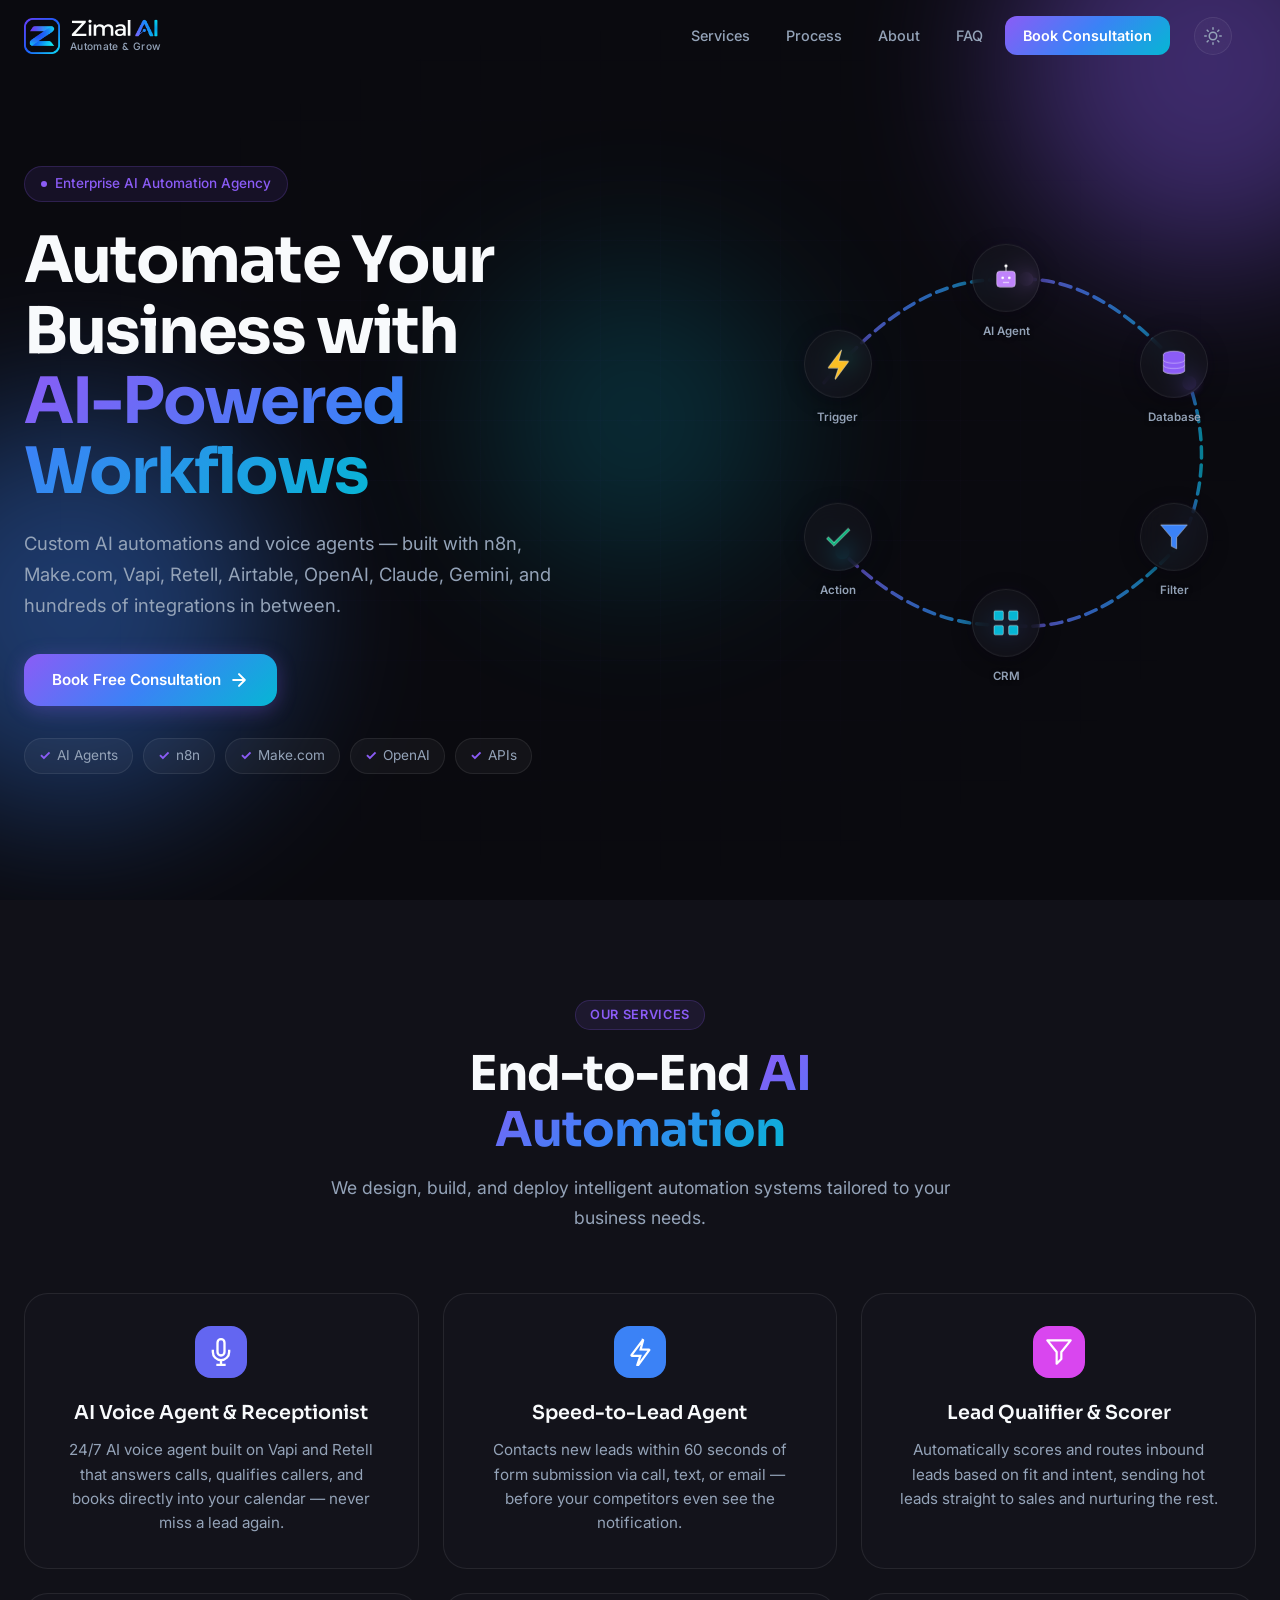
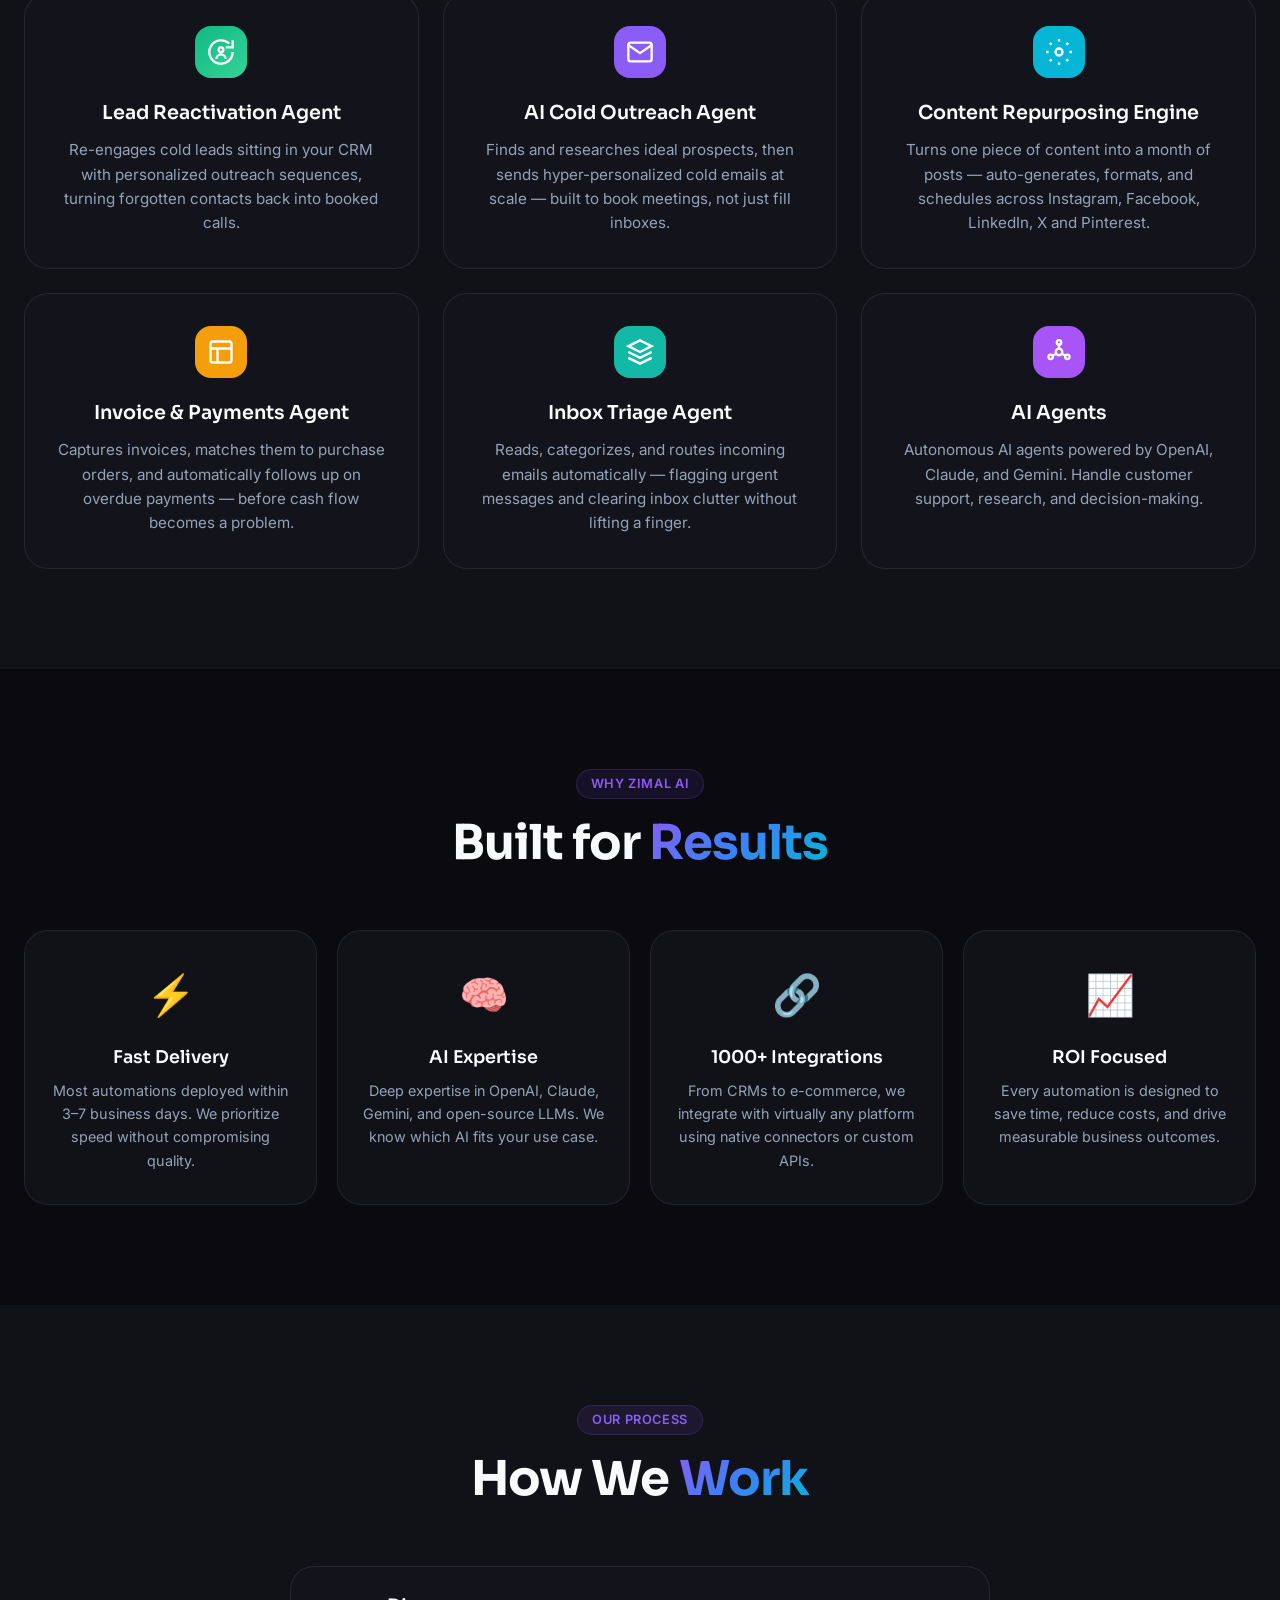
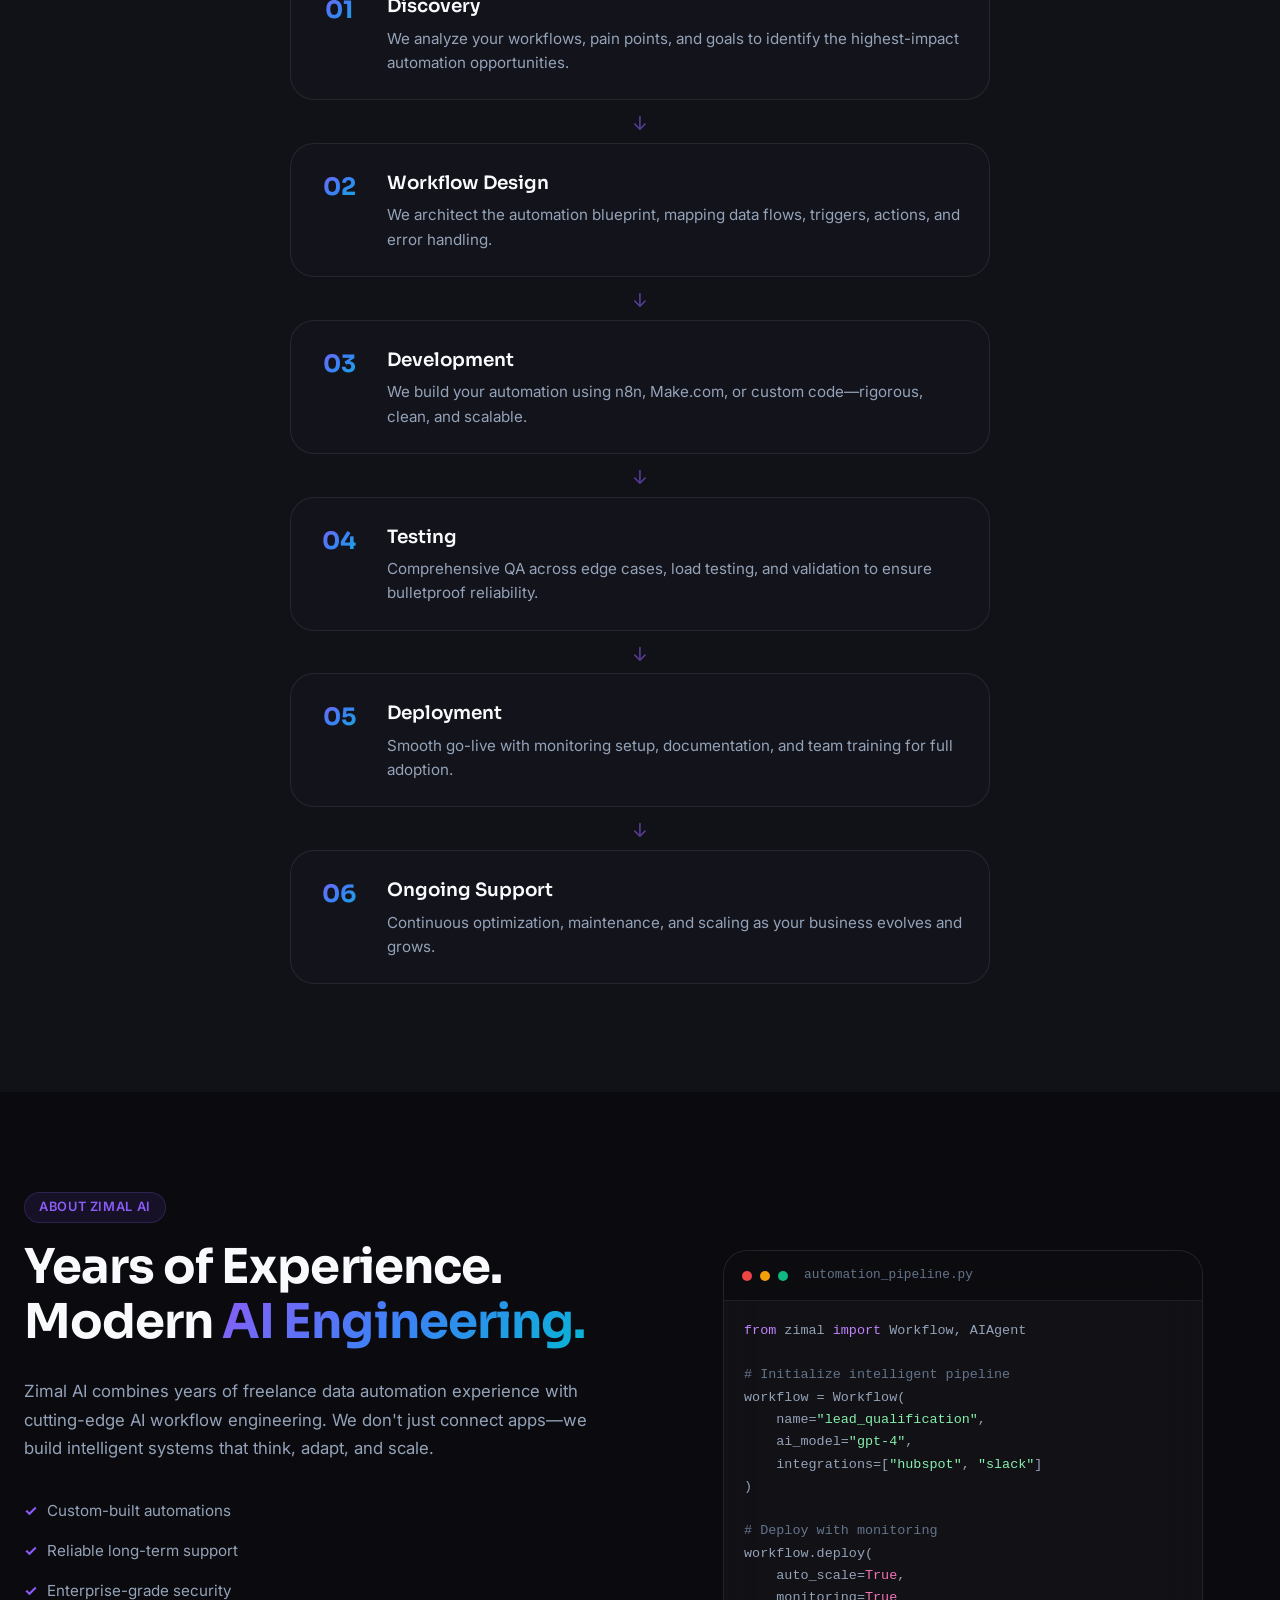
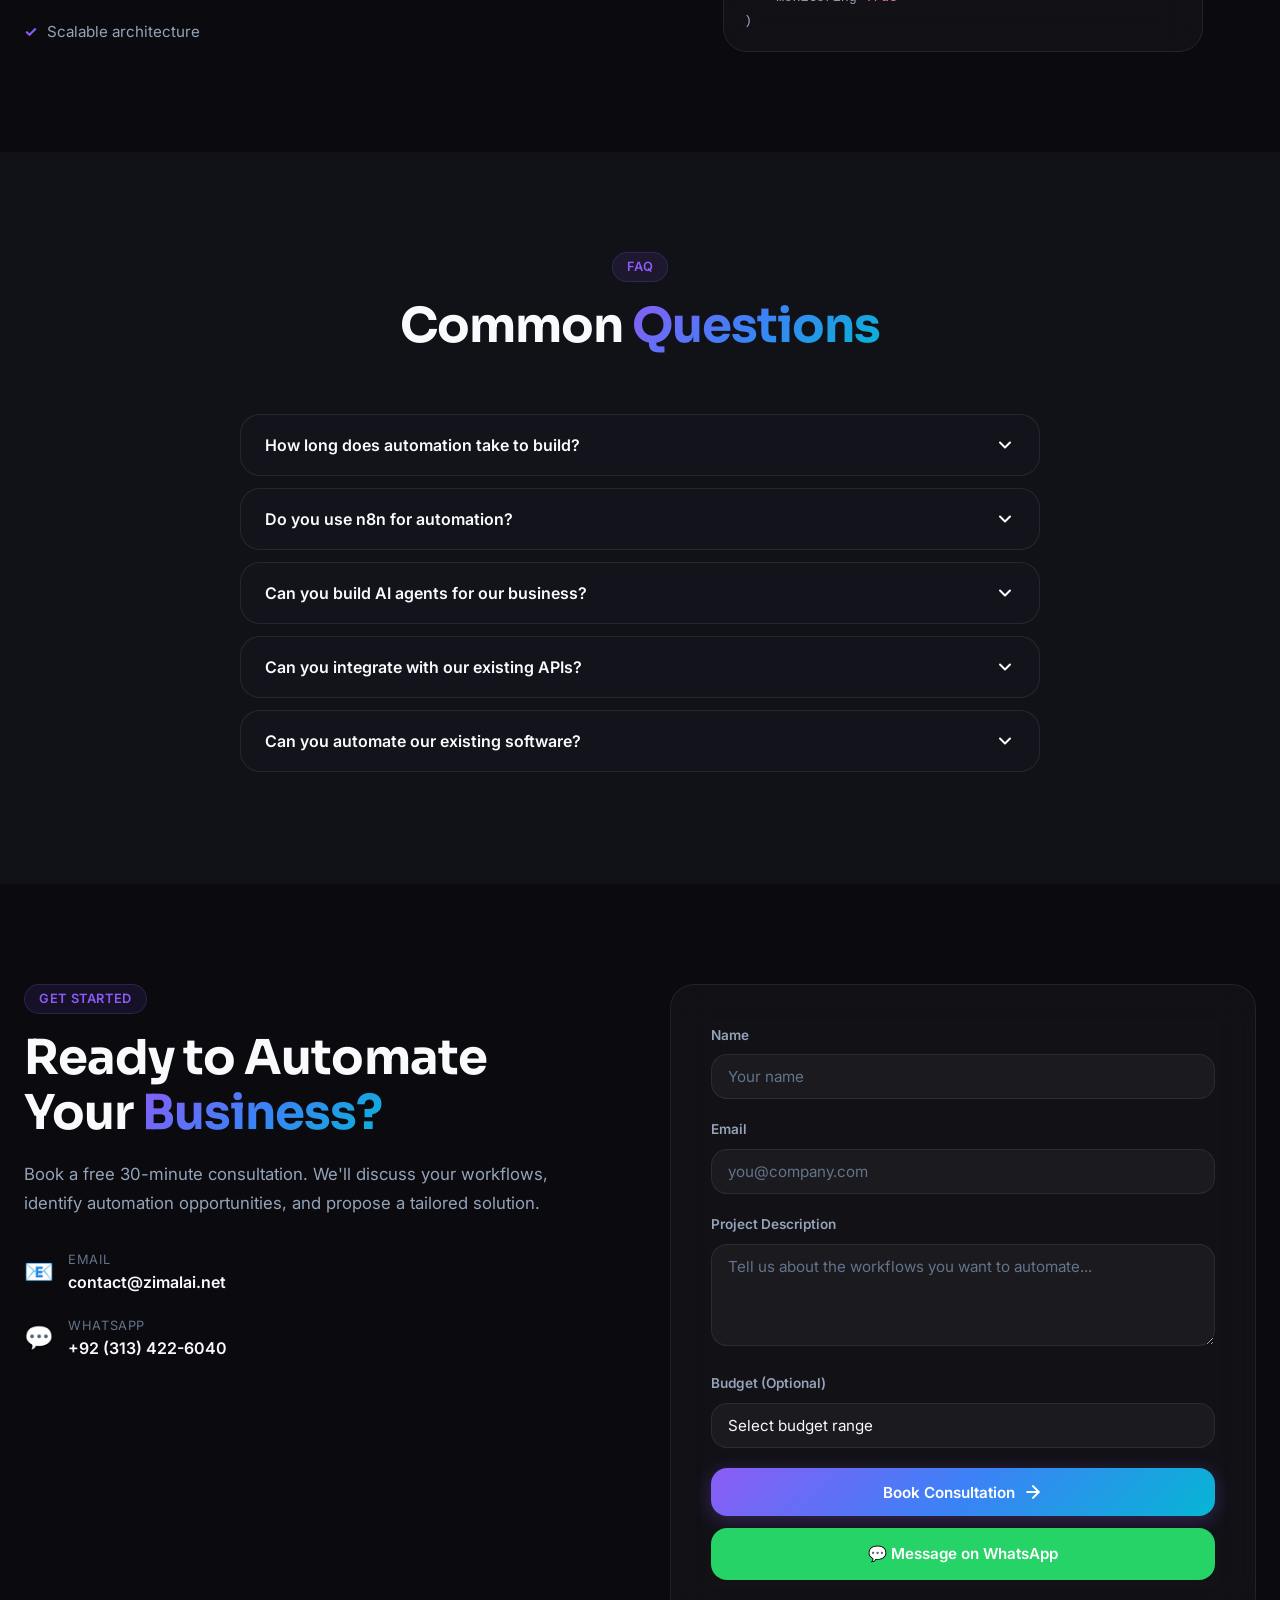
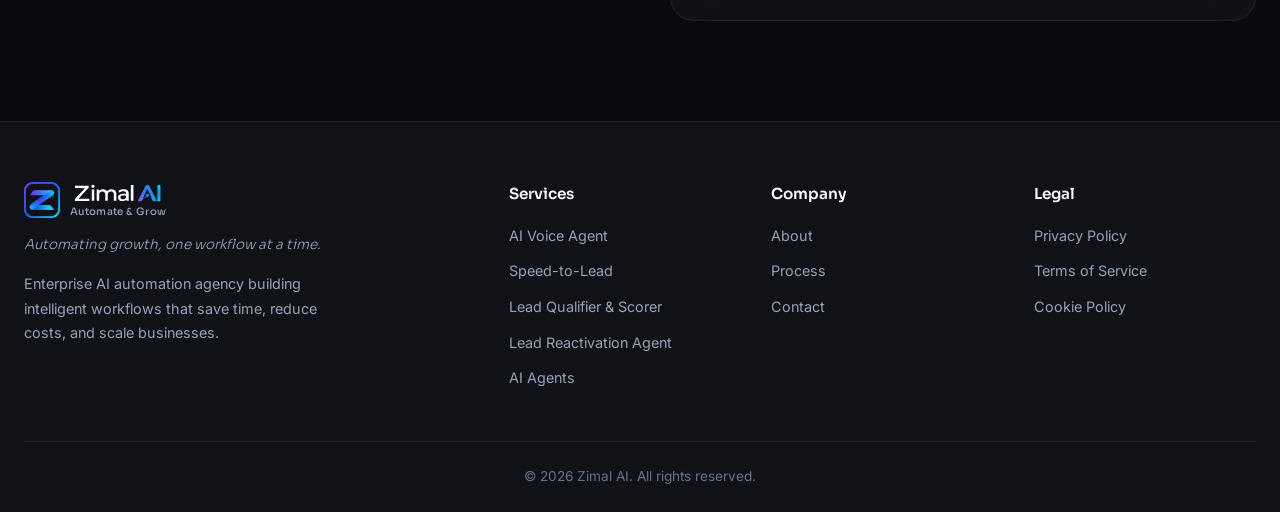
==== commit 035d7d07: "New Dark HTML File" ====
--- a/dark-mode/index.html
+++ b/dark-mode/index.html
@@ -593,11 +593,11 @@
                 <div class="footer-links-col">
                     <h4>Services</h4>
                     <ul>
-                        <li><a href="#services">n8n Automation</a></li>
-                        <li><a href="#services">Make.com Automation</a></li>
+                        <li><a href="#services">AI Voice Agent</a></li>
+                        <li><a href="#services">Speed-to-Lead</a></li>
+                        <li><a href="#services">Lead Qualifier & Scorer</a></li>
+                        <li><a href="#services">Lead Reactivation Agent</a></li>
                         <li><a href="#services">AI Agents</a></li>
-                        <li><a href="#services">API Integrations</a></li>
-                        <li><a href="#services">WhatsApp Automation</a></li>
                     </ul>
                 </div>
                 <div class="footer-links-col">
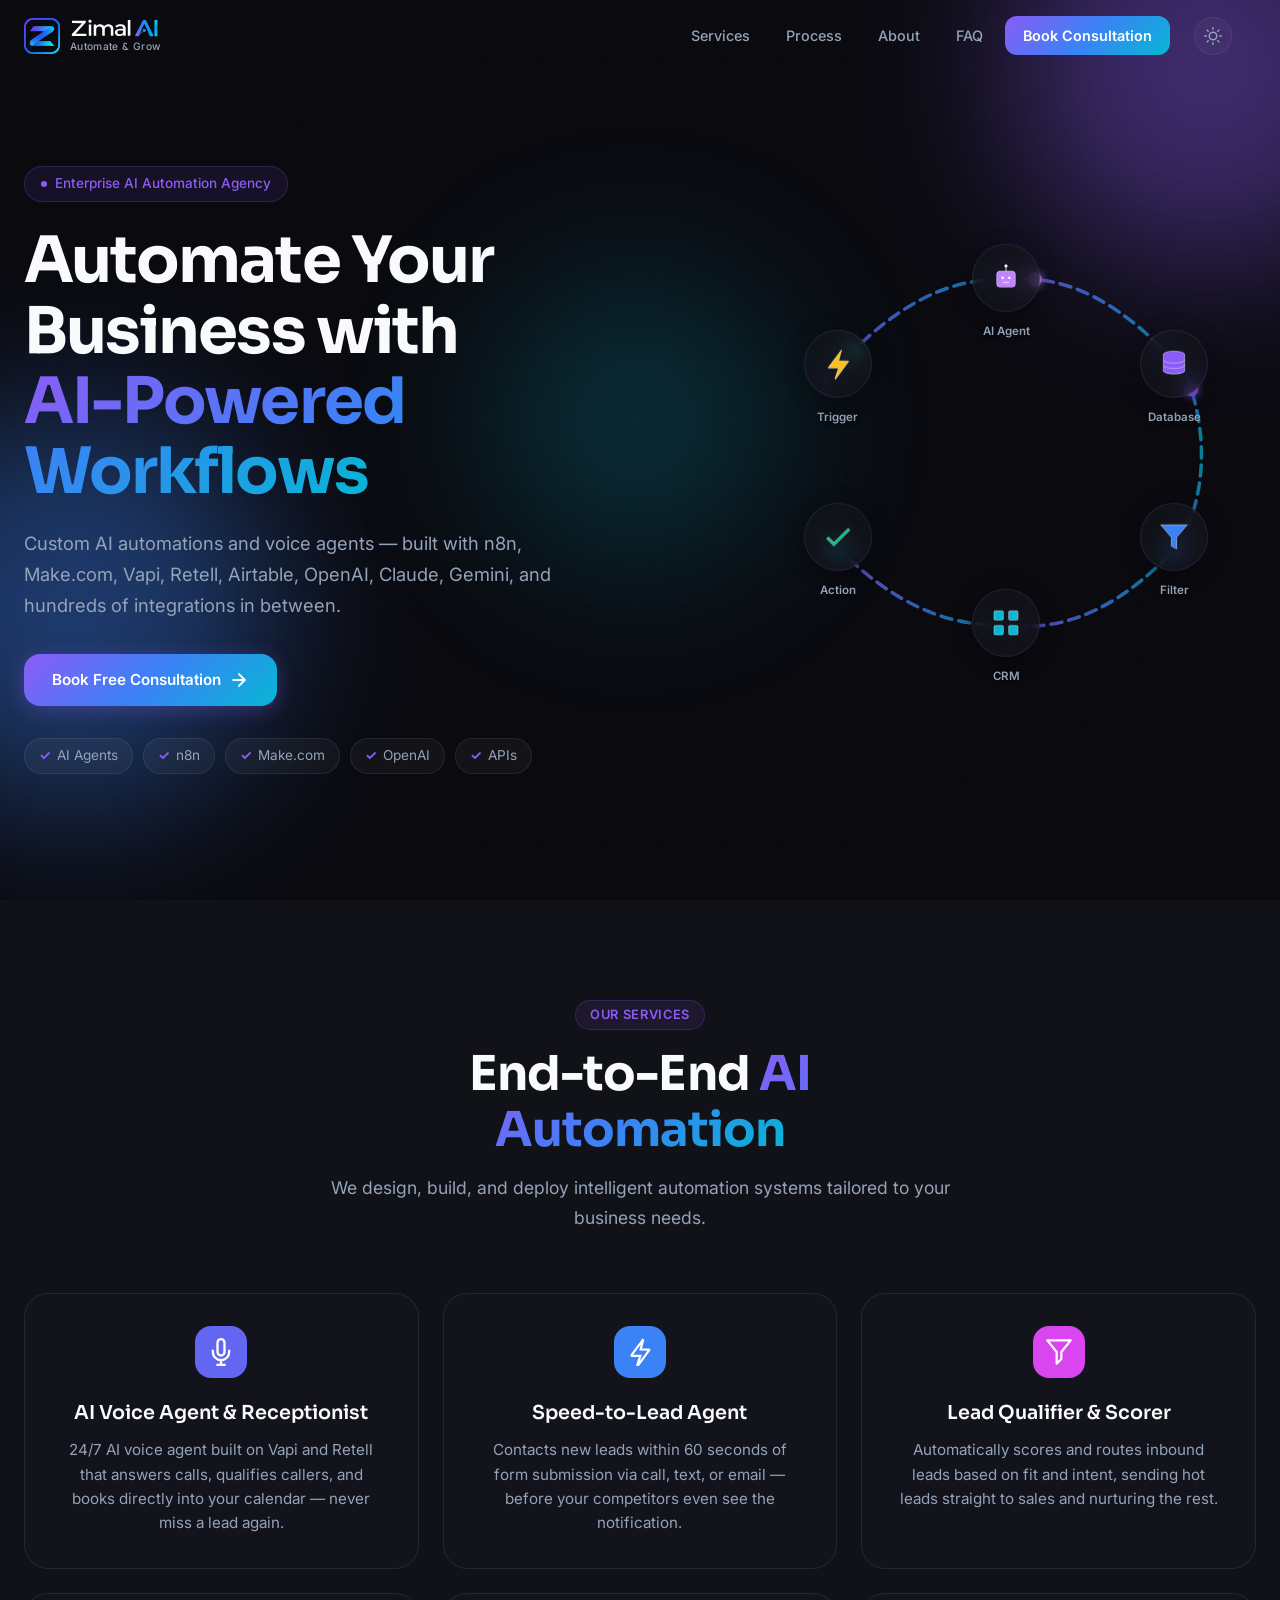
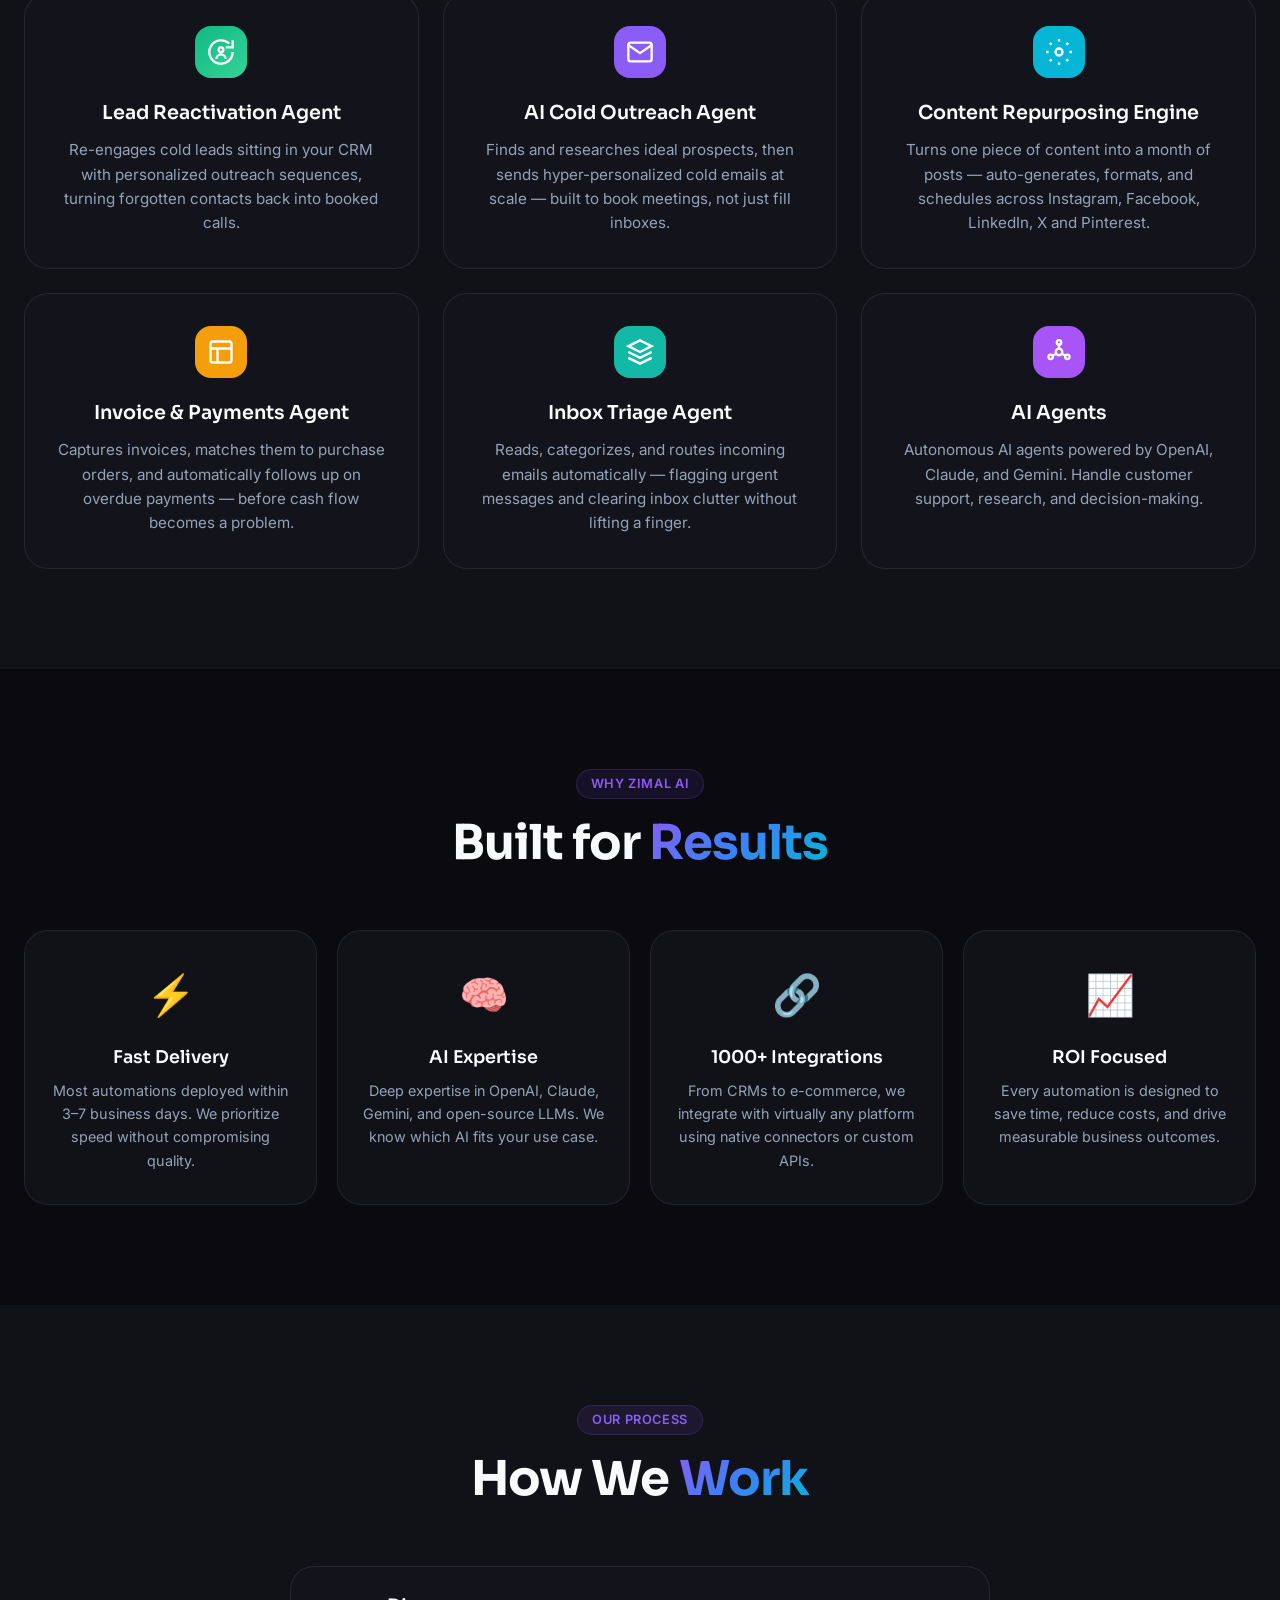
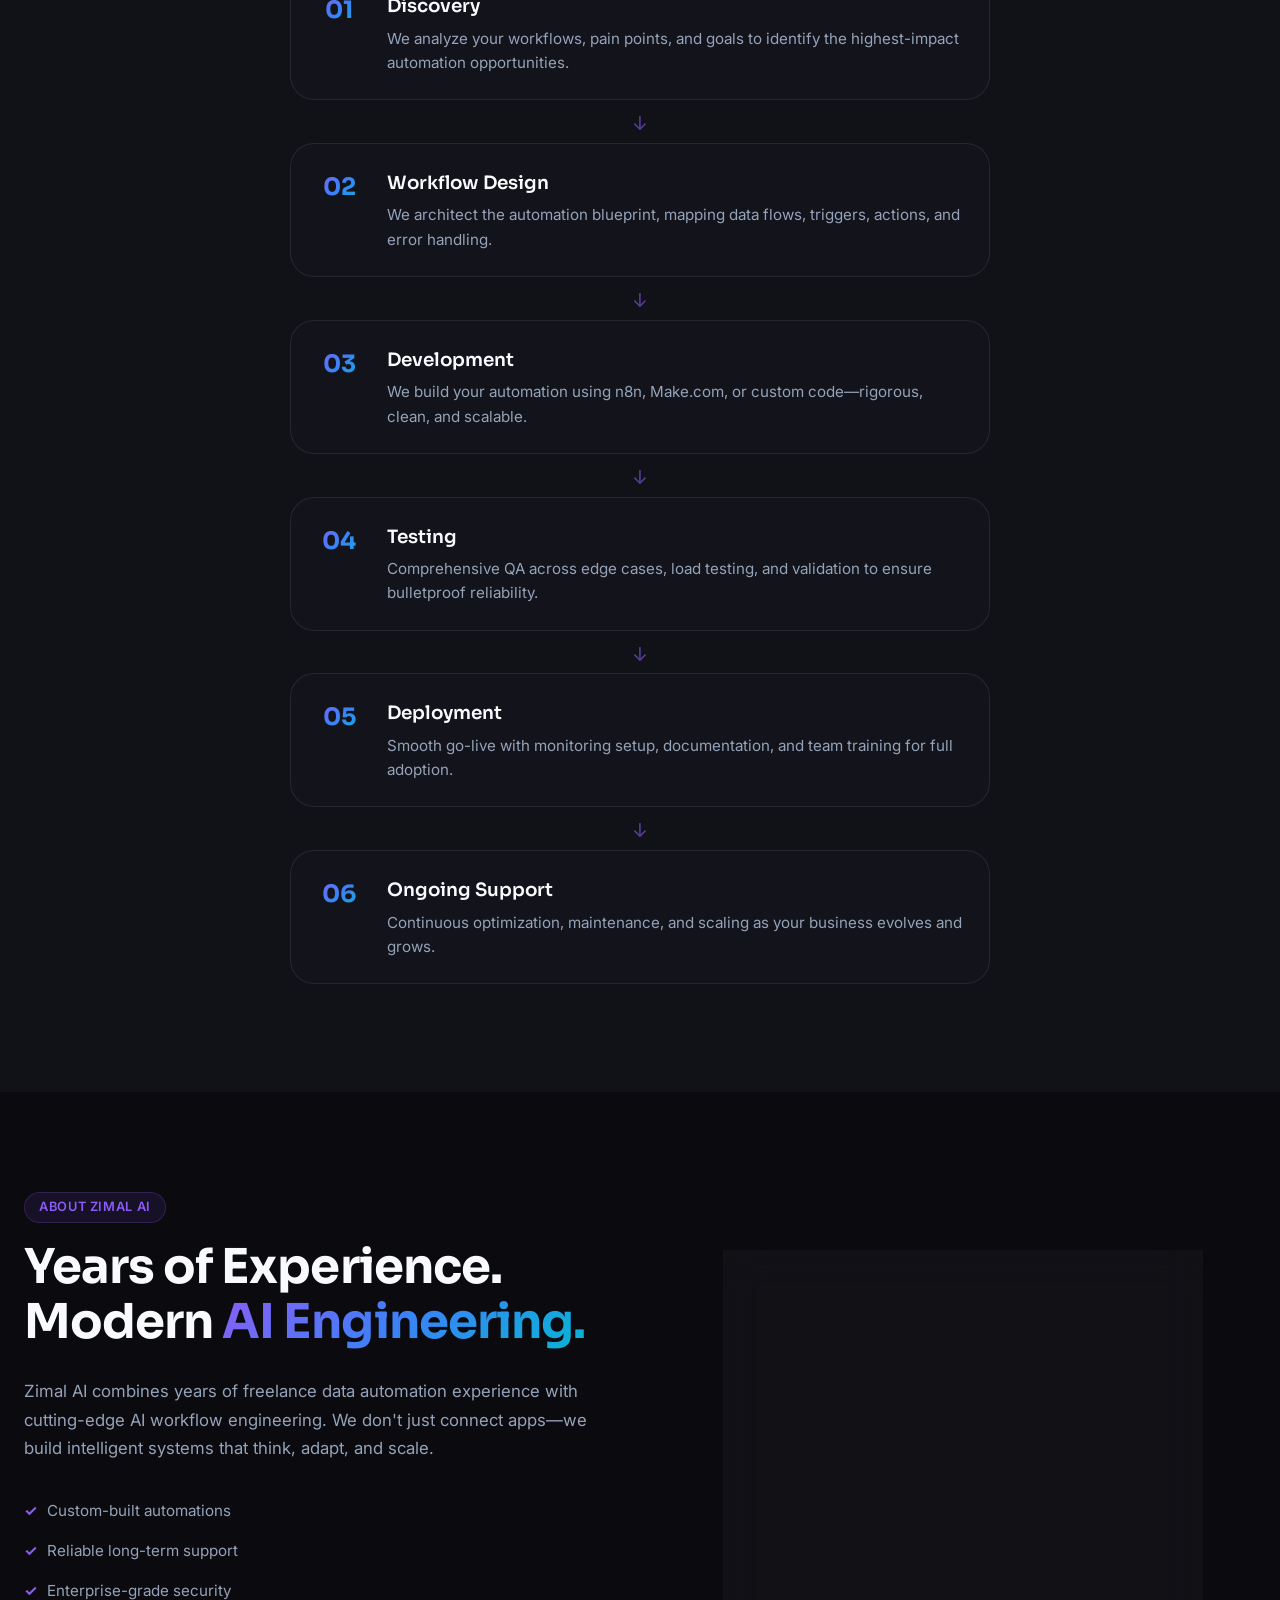
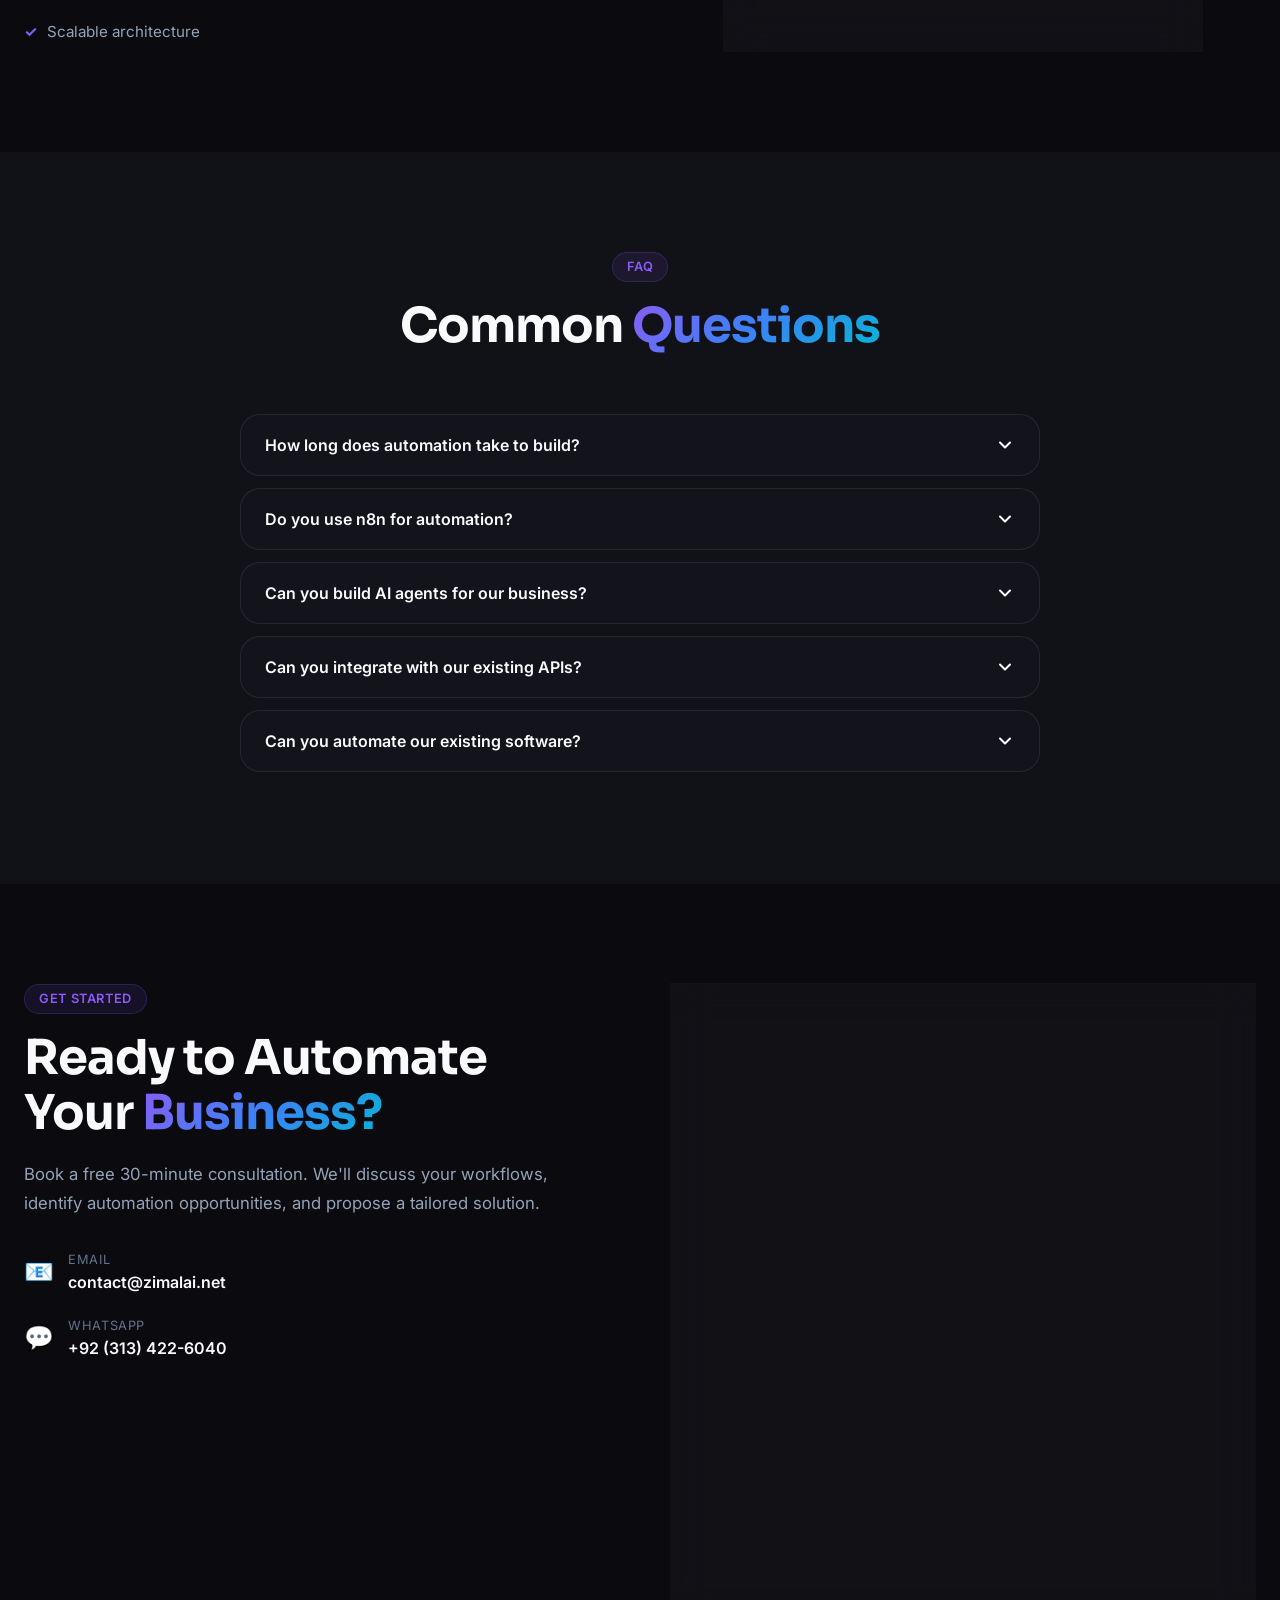
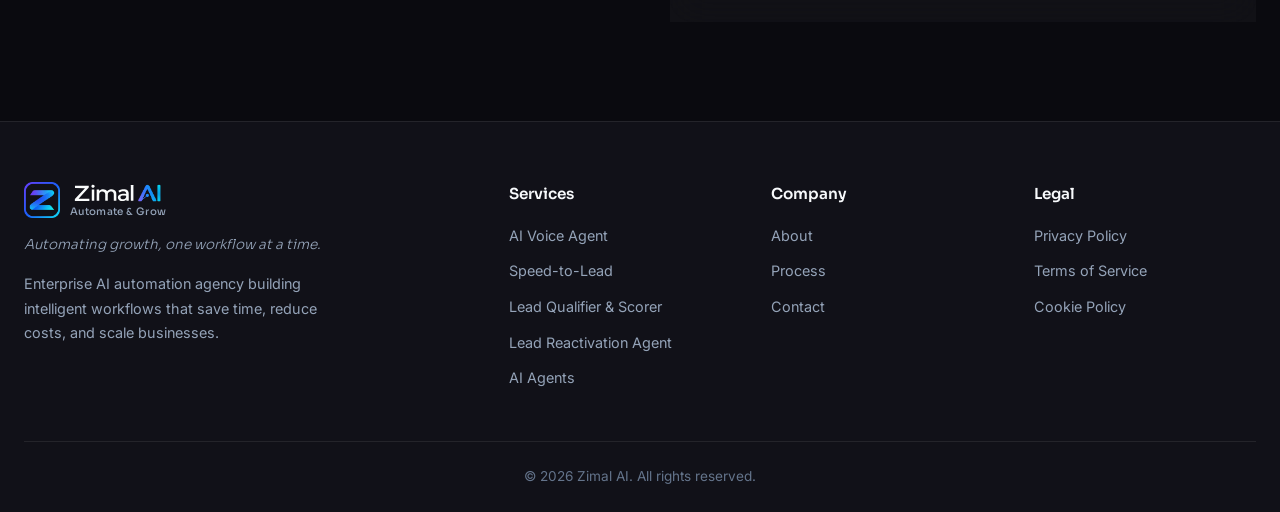
==== commit 82f002ab: "Update index.html" ====
--- a/dark-mode/index.html
+++ b/dark-mode/index.html
@@ -21,8 +21,7 @@
     <title>Zimal AI — Enterprise AI Automation Agency</title>
     <link rel="preconnect" href="https://fonts.googleapis.com">
     <link rel="preconnect" href="https://fonts.gstatic.com" crossorigin>
-    <link href="https://fonts.googleapis.com/css2?family=Inter:wght@300;400;450;500;600;700;800;900&family=Sora:wght@400;500;600;700;800&display=swap" rel="stylesheet">
-    <link href="https://fonts.googleapis.com/css2?family=Inter:wght@300;400;500;600;700;800;900&family=Outfit:wght@400;500;600;700;800&display=swap" rel="stylesheet">
+    <link href="https://fonts.googleapis.com/css2?family=Inter:wght@300;400;450;500;600;700;800;900&family=Sora:wght@400;500;600;700;800&family=Outfit:wght@400;500;600;700;800&display=swap" rel="stylesheet">
     <link rel="stylesheet" href="css/style.css">
     <link rel="icon" type="image/png" href="img/favicon.png?v=2">
 </head>
@@ -633,4 +632,4 @@
 
     <script src="js/main.js"></script>
 </body>
-</html>+</html>
--- a/dark-mode/css/style.css
+++ b/dark-mode/css/style.css
@@ -307,7 +307,7 @@
     position: relative;
     z-index: 1;
     display: grid;
-    grid-template-columns: 1fr 1fr;
+    grid-template-columns: 1fr;   /* ← changed from 1fr 1fr */
     gap: 24px;
     align-items: center;
 }
@@ -466,9 +466,7 @@
     width: 100%;
     max-width: 560px;
     aspect-ratio: 4/3;
-    margin: 0 auto;
-    margin-top: -32px;
-    left: 52px;
+    margin: 48px auto 0;   /* ← was: margin: 0 auto; + margin-top: -32px */
     animation: canvasFloat 5s ease-in-out infinite;
 }
 
@@ -634,6 +632,29 @@
     filter: grayscale(0%);
 }
 
+@media (min-width: 968px) {
+    .hero-container {
+        grid-template-columns: 1fr 1fr;
+    }
+
+    .workflow-canvas {
+        margin-top: -32px;
+        left: 52px;
+    }
+
+    .hero-visual {
+        margin-top: 0;
+    }
+}
+
+@media (max-width: 967px) {
+    .hero-container {
+        grid-template-columns: 1fr;
+    }
+    .hero-content { order: 1; }
+    .hero-visual  { order: 2; }
+}
+
 /* ========================================
    SECTIONS COMMON
    ======================================== */
@@ -992,6 +1013,14 @@
 .code-string { color: #86efac; }
 .code-comment { color: var(--text-muted); }
 .code-bool { color: #f472b6; }
+
+@media (max-width: 967px) {
+    .about-grid {
+        grid-template-columns: 1fr;
+    }
+    .about-content { order: 1; }
+    .about-visual  { order: 2; }
+}
 
 /* ========================================
    WORK / PORTFOLIO
@@ -1537,9 +1566,6 @@
         text-align: center;
     }
 
-    .hero-content {
-        order: 2;
-    }
 
     .hero-visual {
         order: 1;
@@ -1577,7 +1603,6 @@
     }
 
     .about-visual {
-        order: -1;
         margin-bottom: 40px;
     }
 
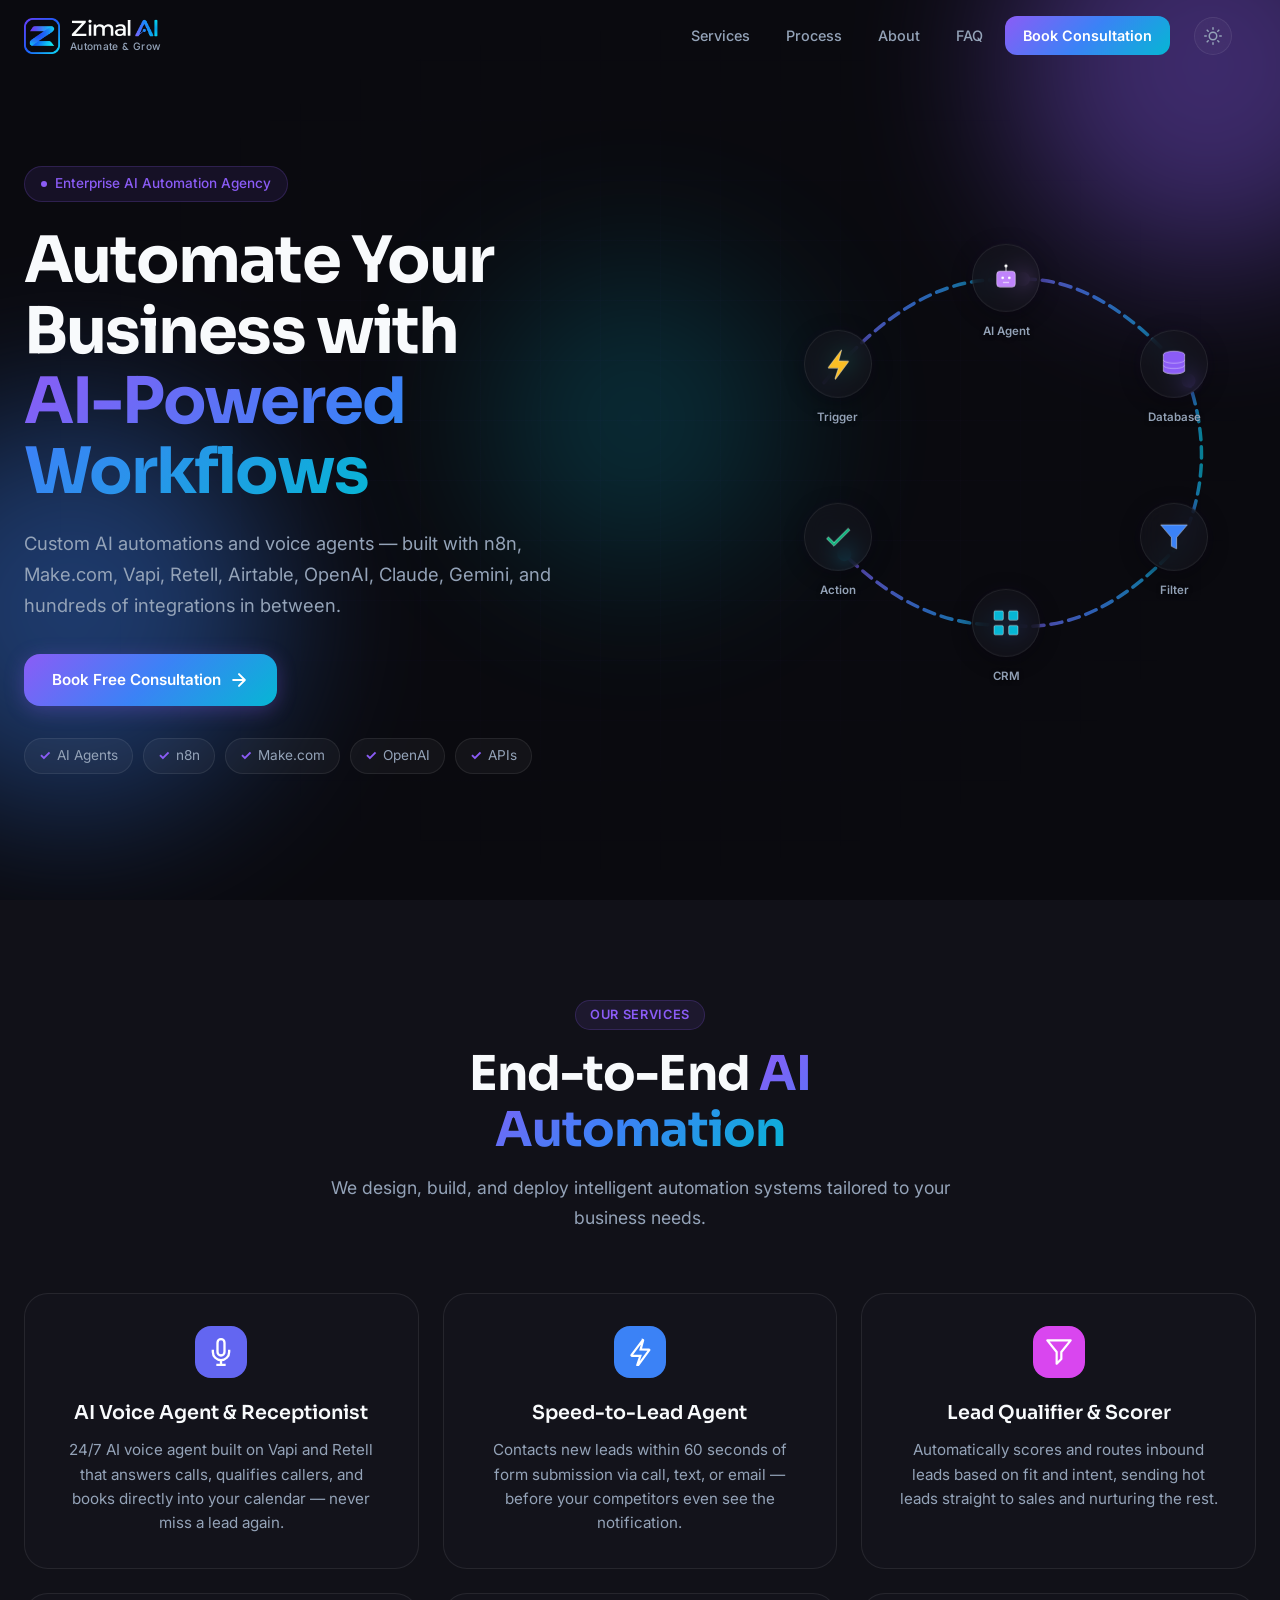
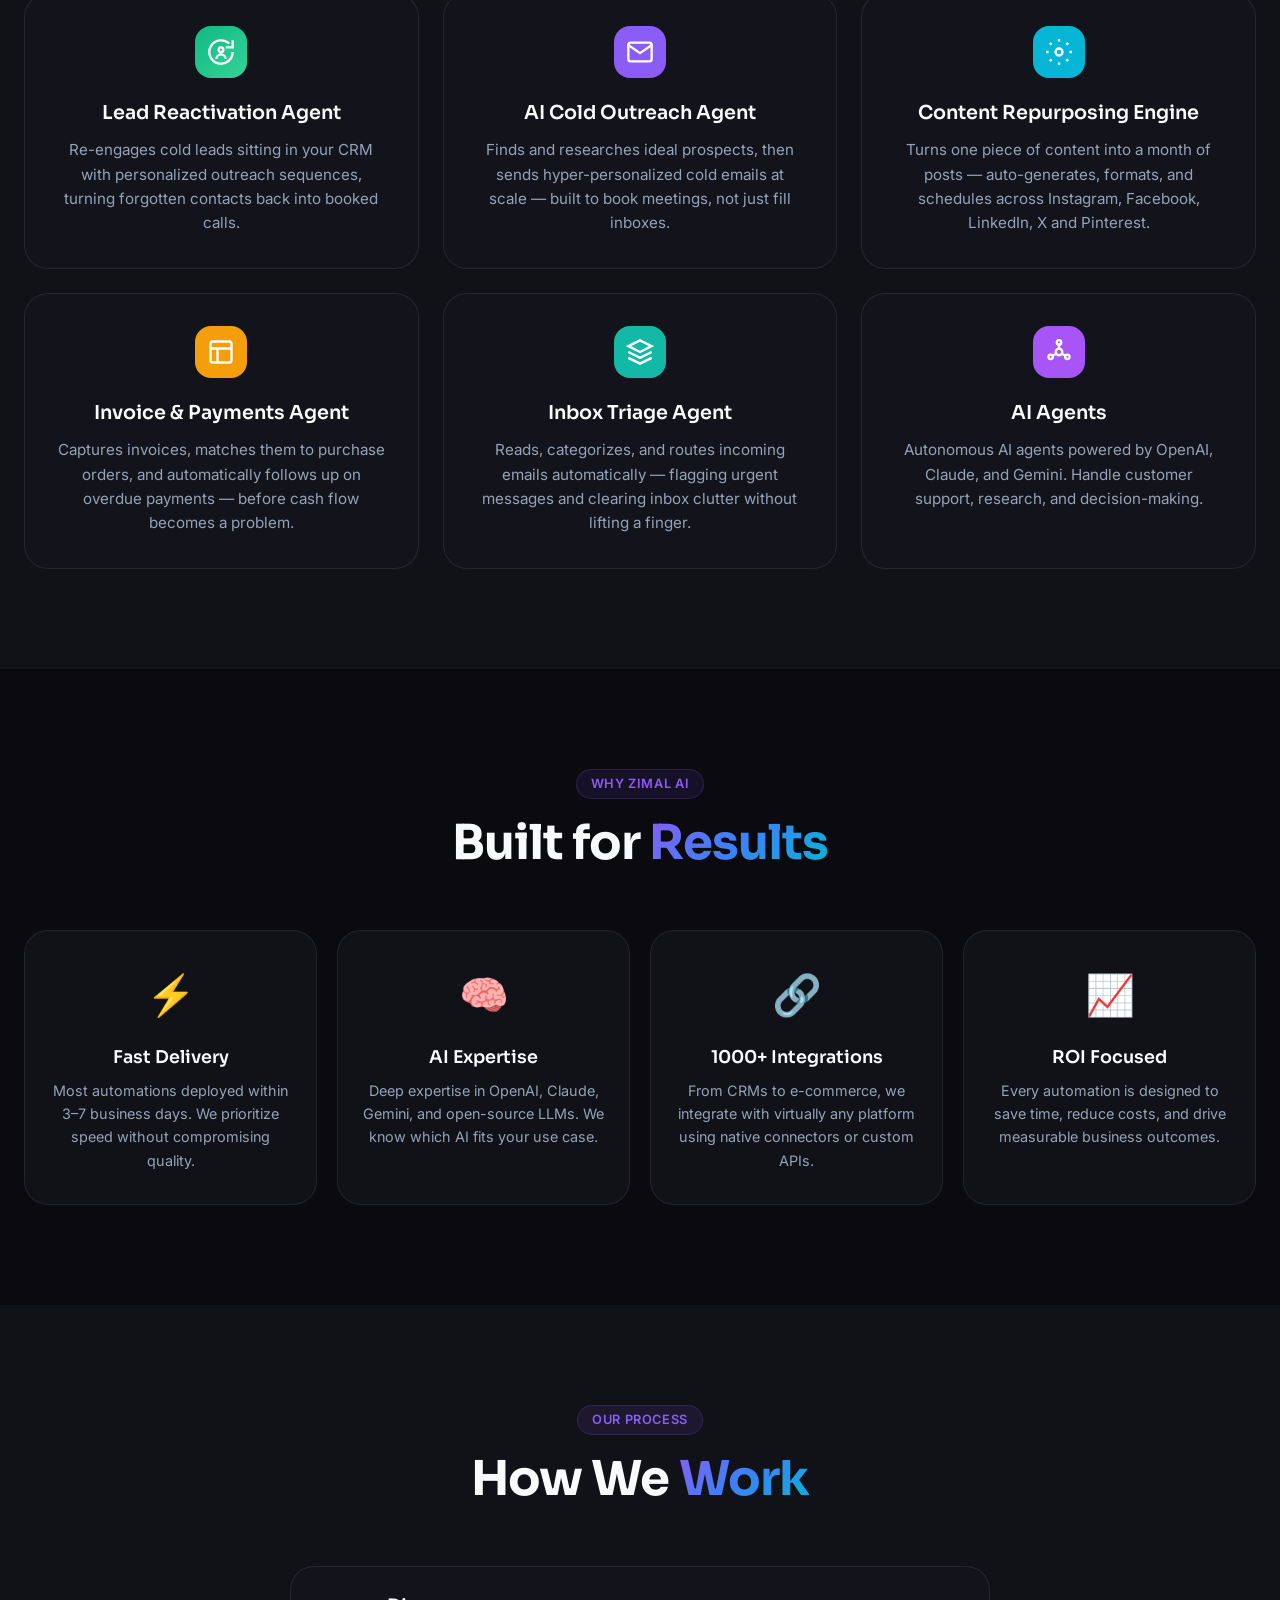
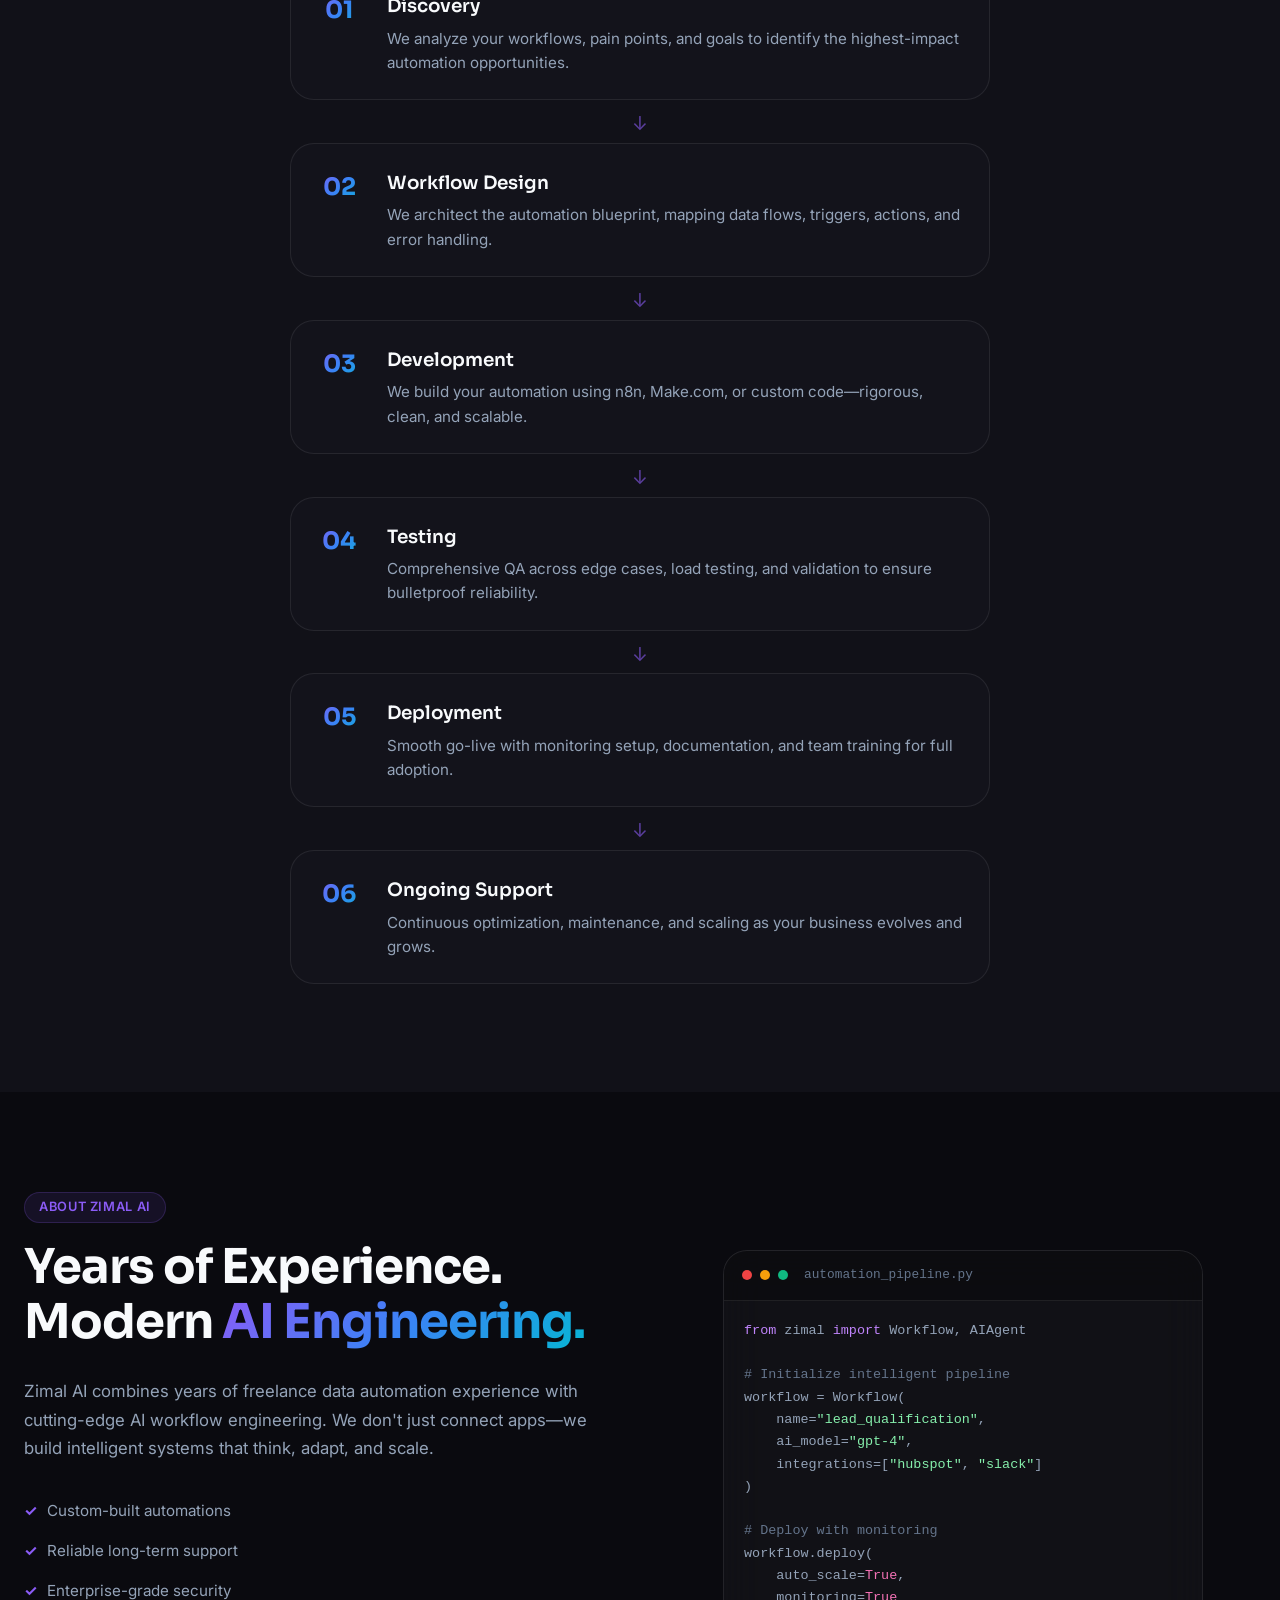
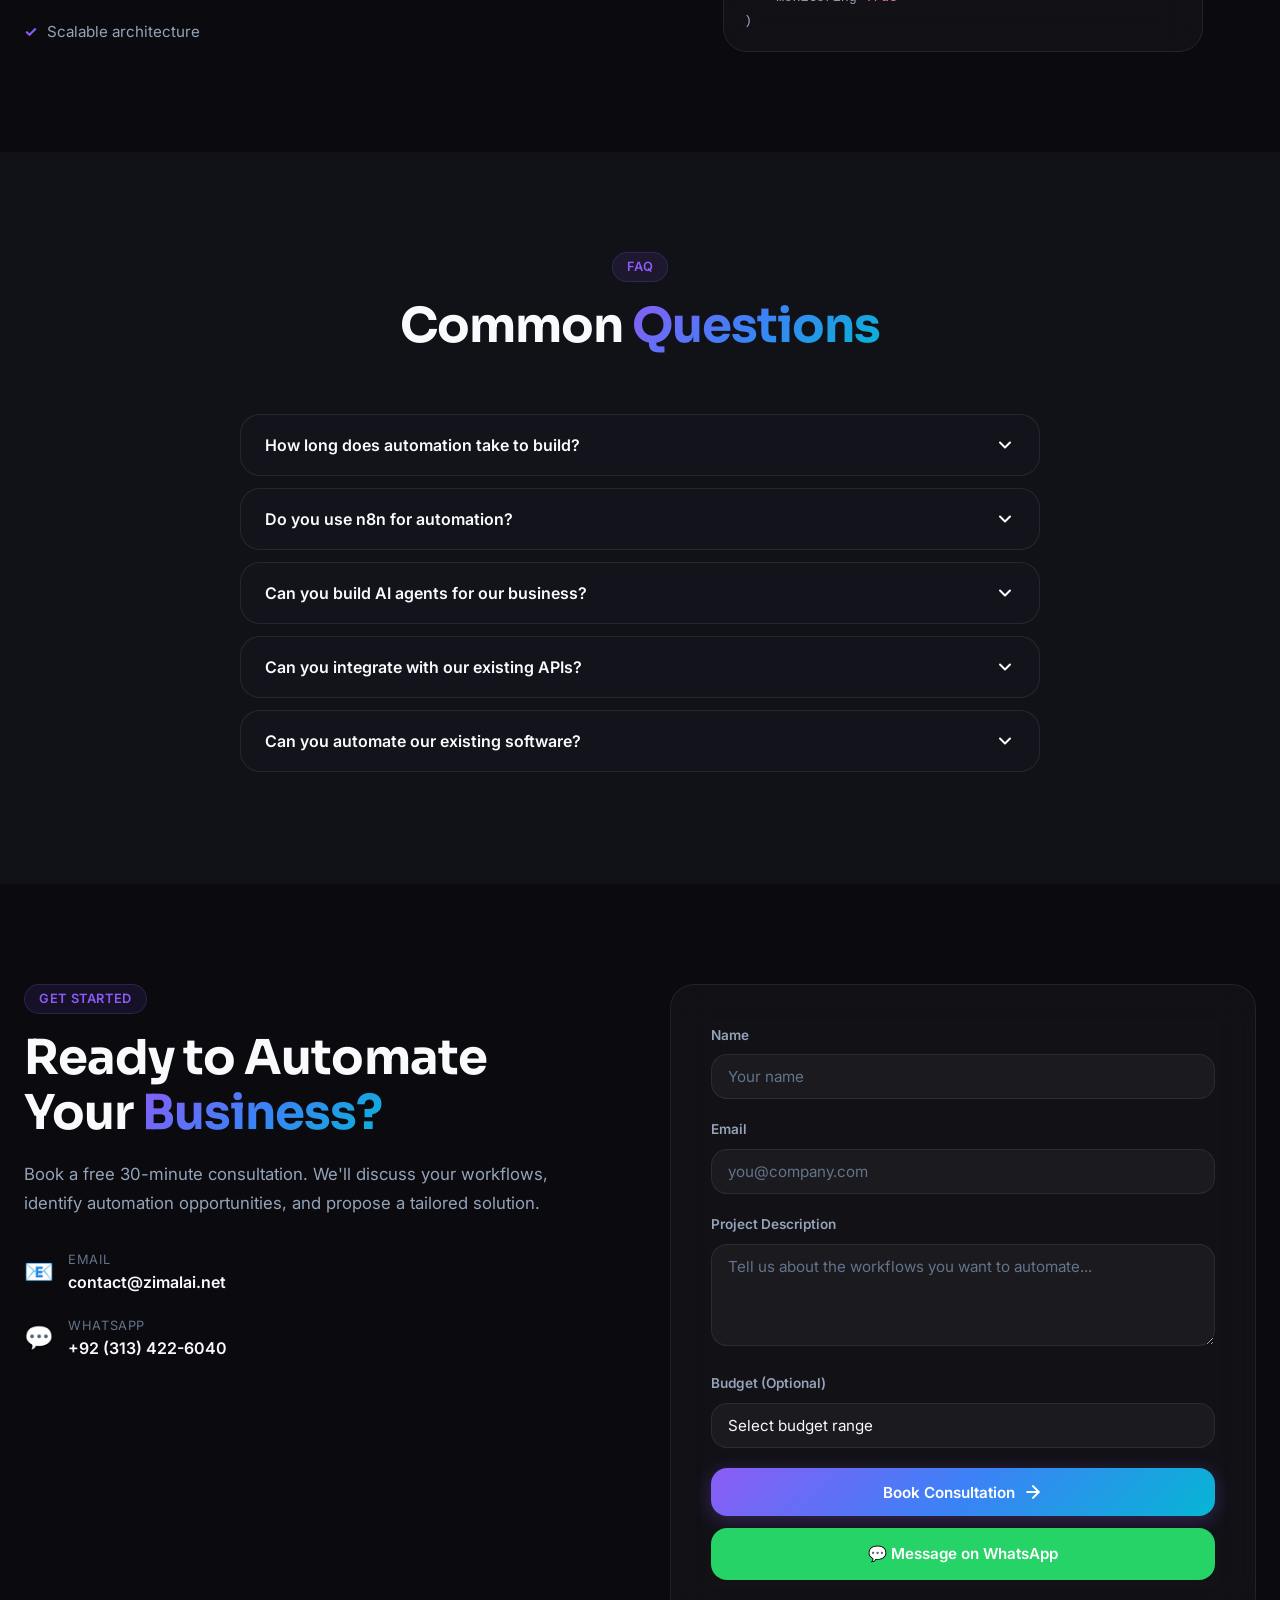
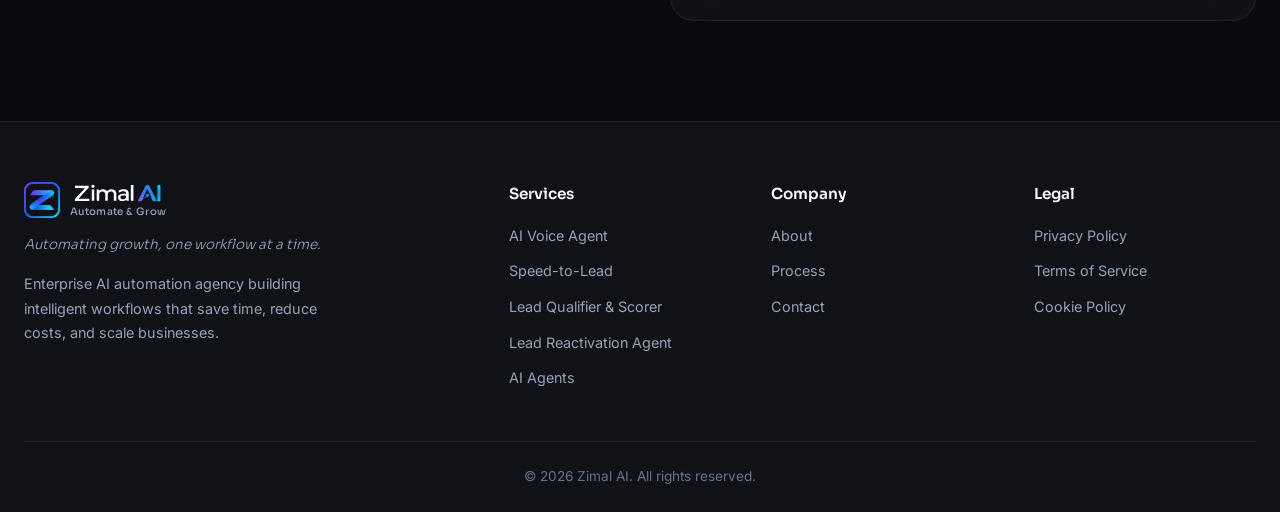
==== commit 9ff8e983: "Update index.html" ====
--- a/dark-mode/index.html
+++ b/dark-mode/index.html
@@ -536,7 +536,21 @@
                     </div>
                 </div>
                 <div class="contact-form-wrapper" data-animate="fade-left">
-                    <form class="contact-form glass" id="contactForm">
+                    <form
+                        class="contact-form glass"
+                        id="contactForm"
+                        action="/api/contact"
+                        method="POST"
+                    >
+                        <div style="position:absolute;left:-10000px;width:1px;height:1px;overflow:hidden;"
+                             aria-hidden="true">
+                            <label for="website">Leave this field empty</label>
+                            <input type="text"
+                                   id="website"
+                                   name="website"
+                                   tabindex="-1"
+                                   autocomplete="off">
+                        </div>
                         <div class="form-group">
                             <label for="name">Name</label>
                             <input type="text" id="name" name="name" placeholder="Your name" required>
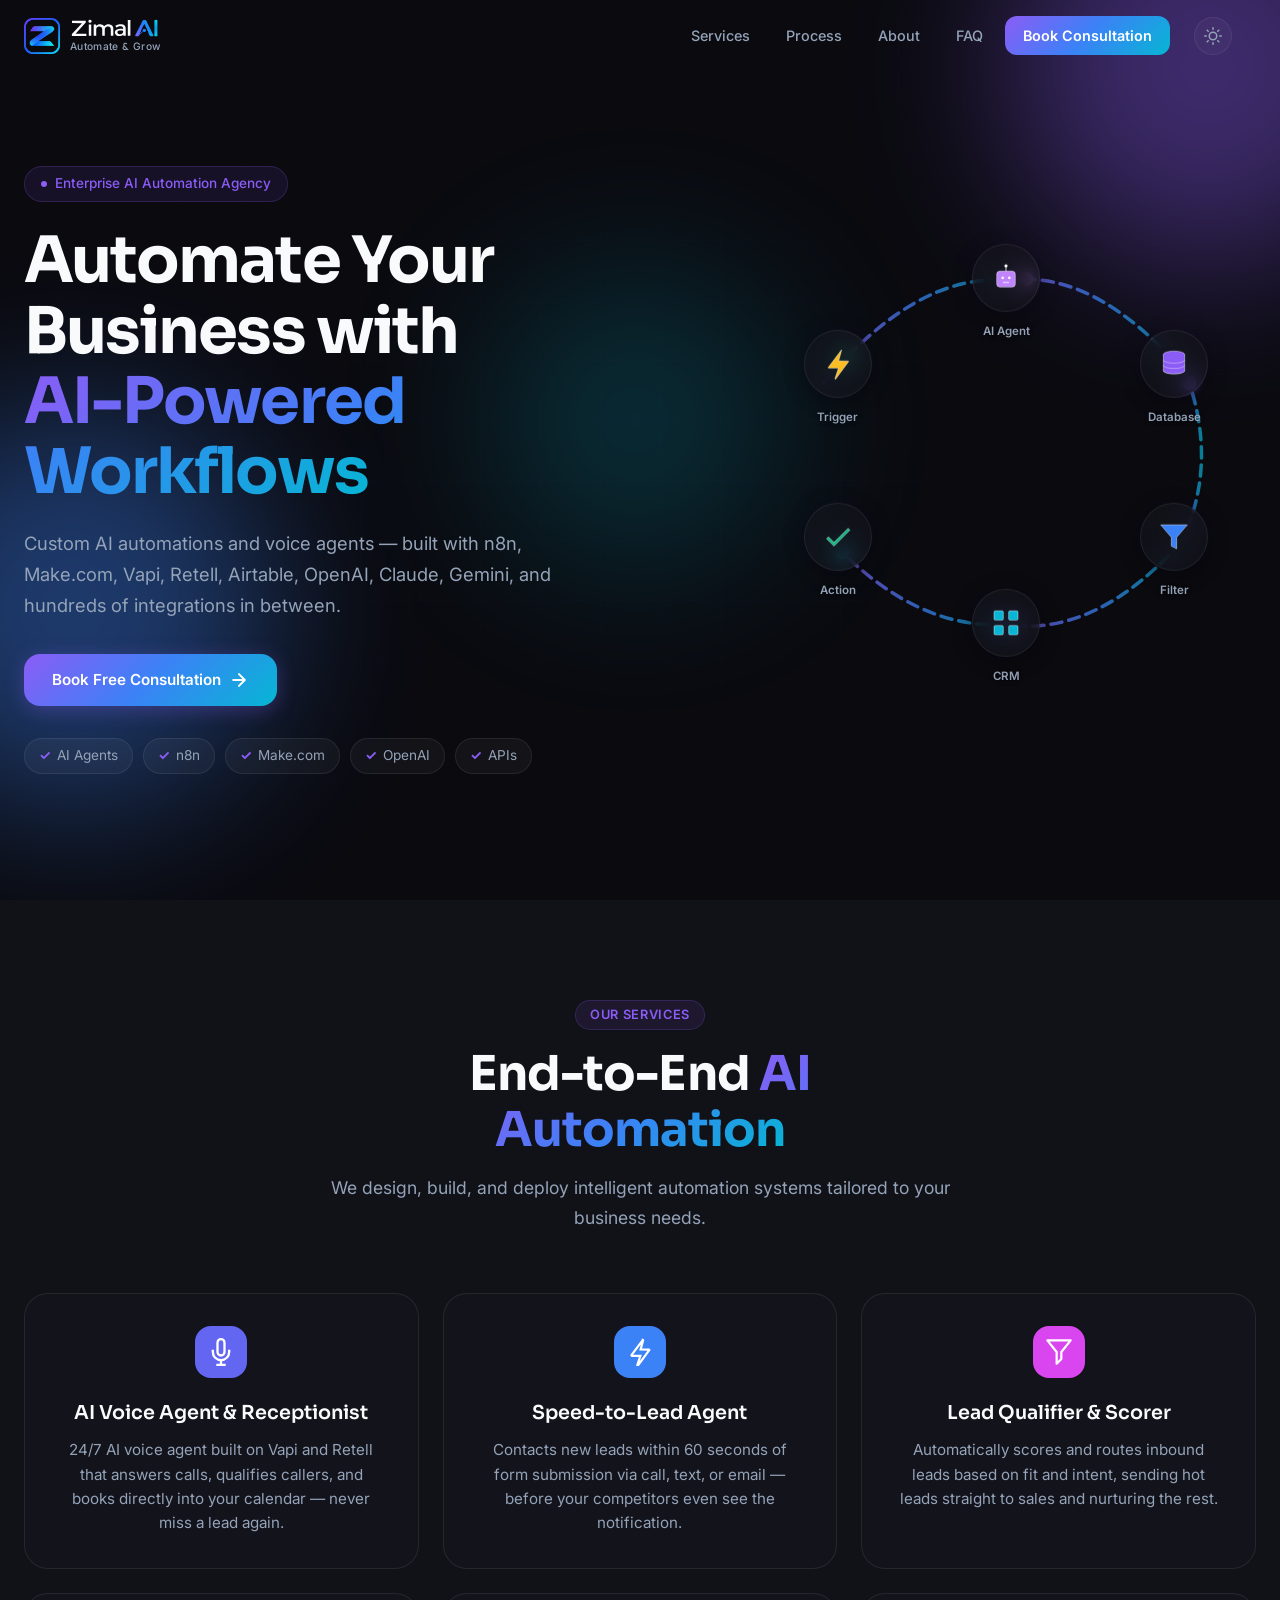
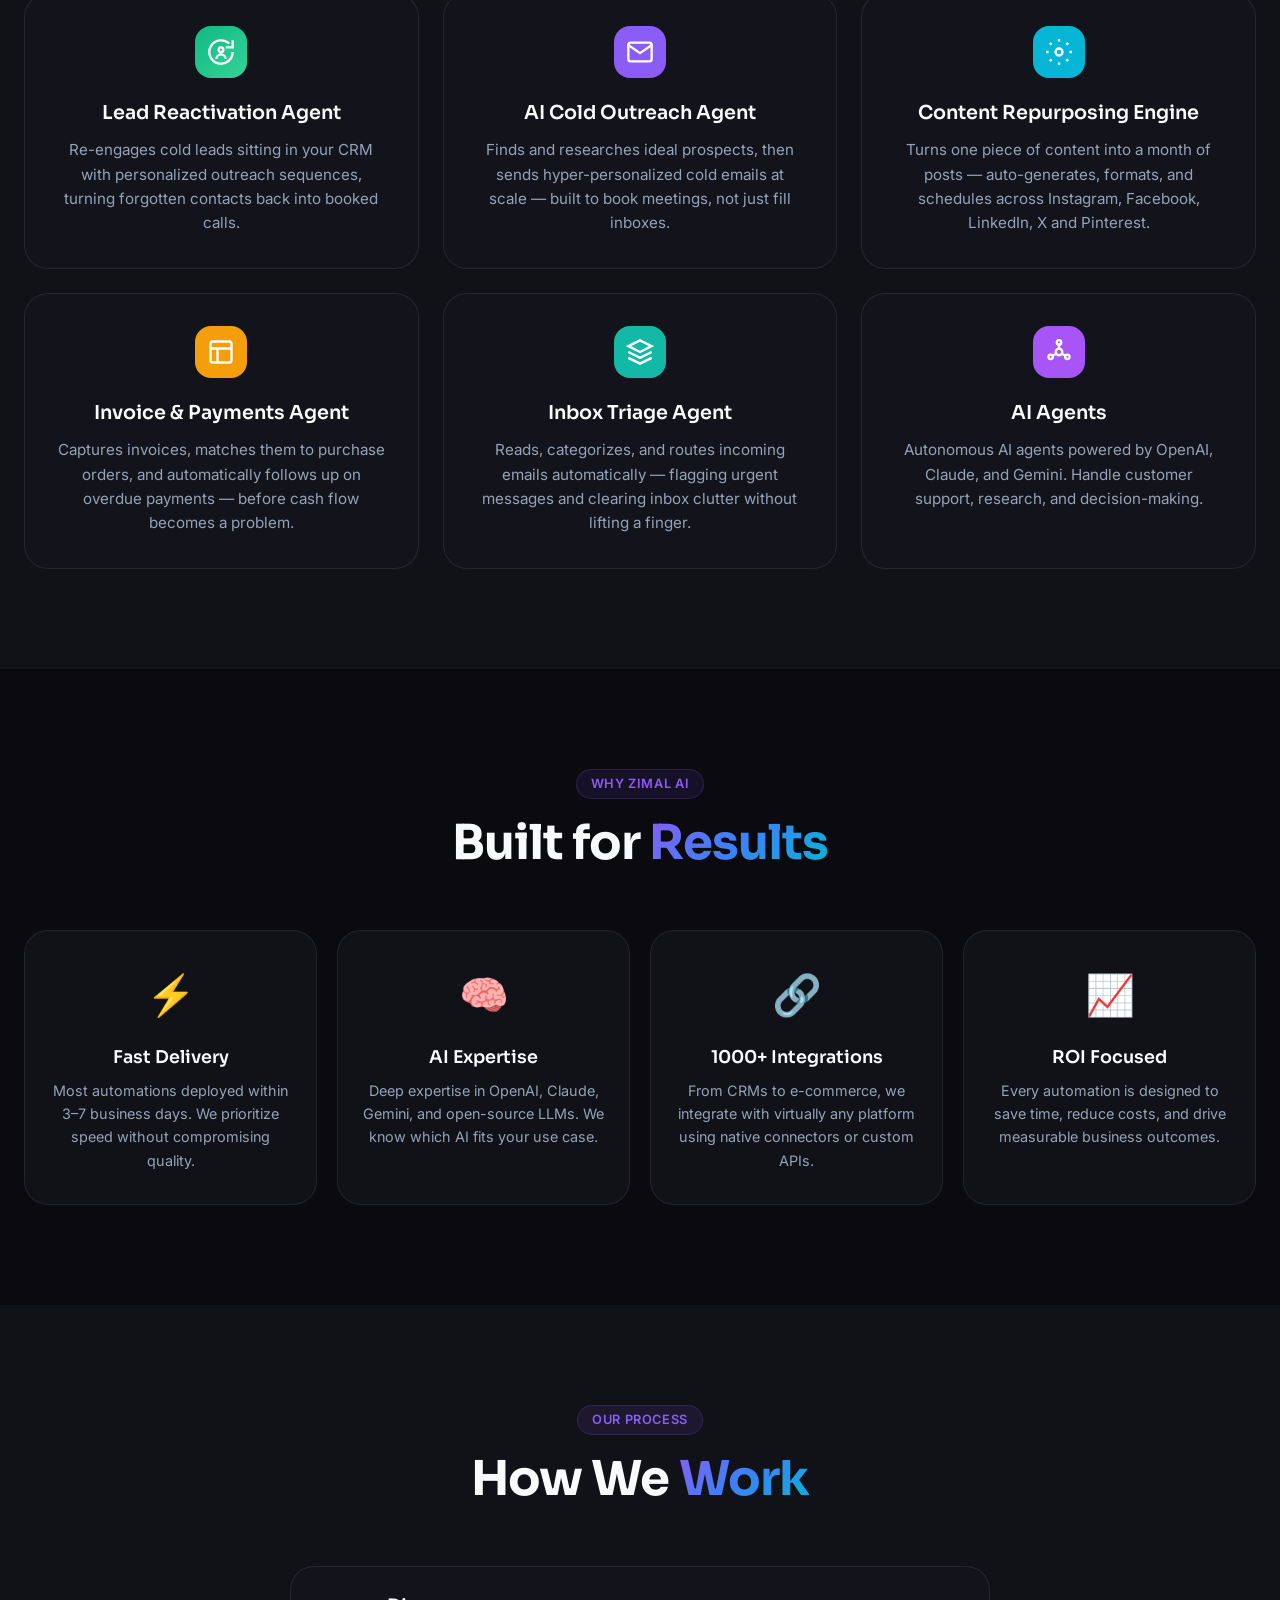
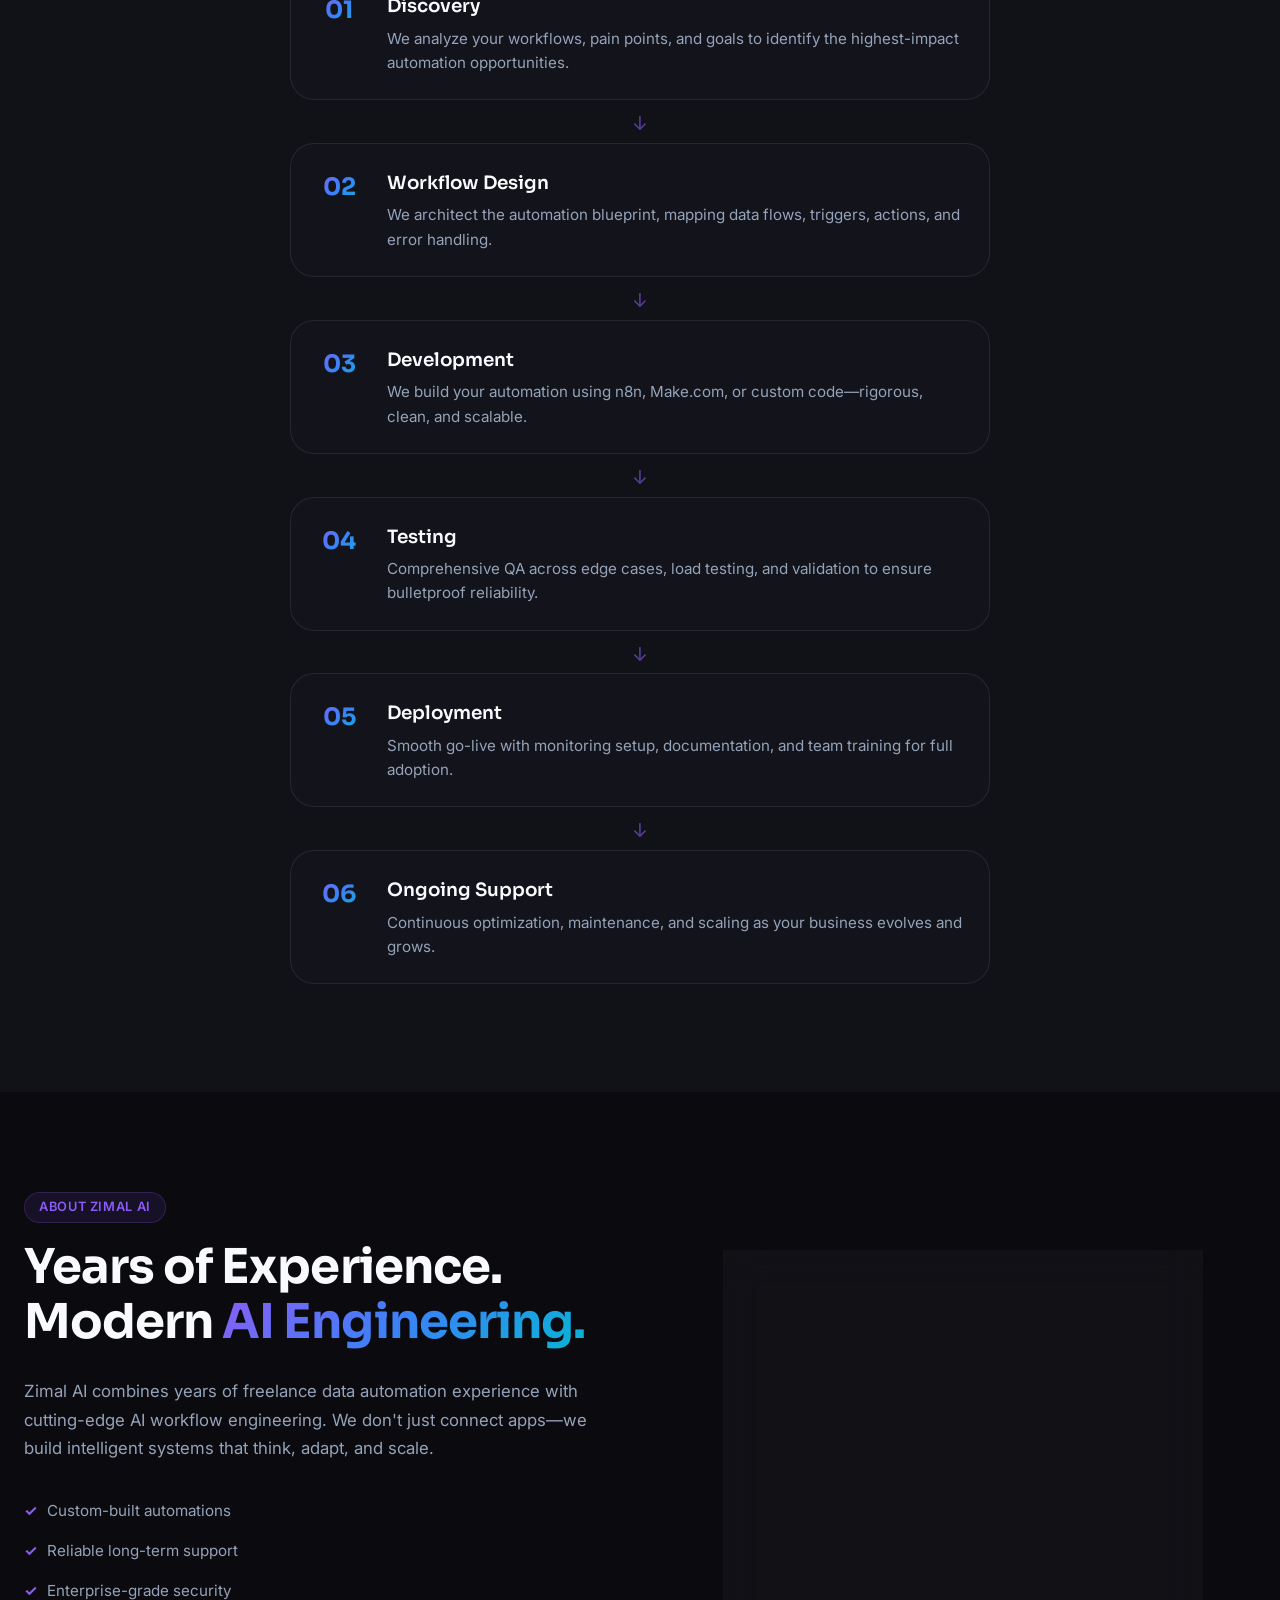
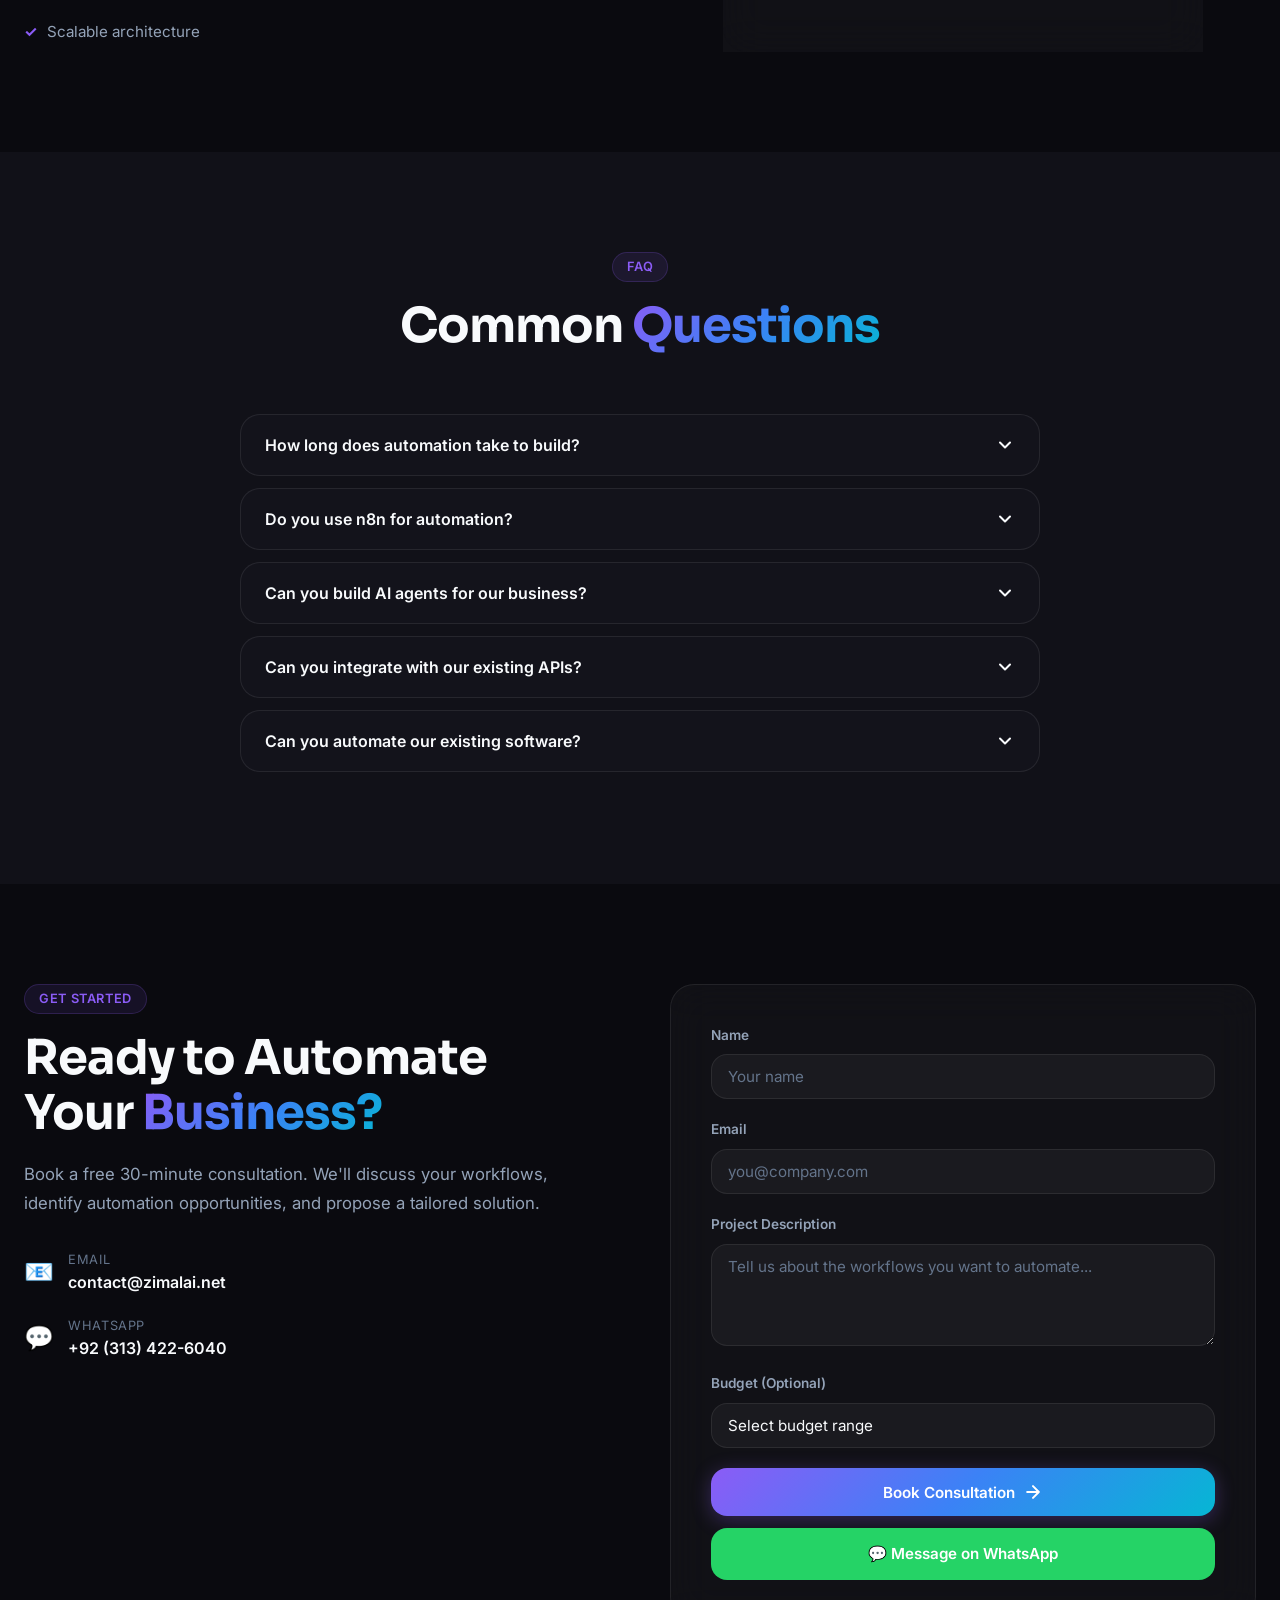
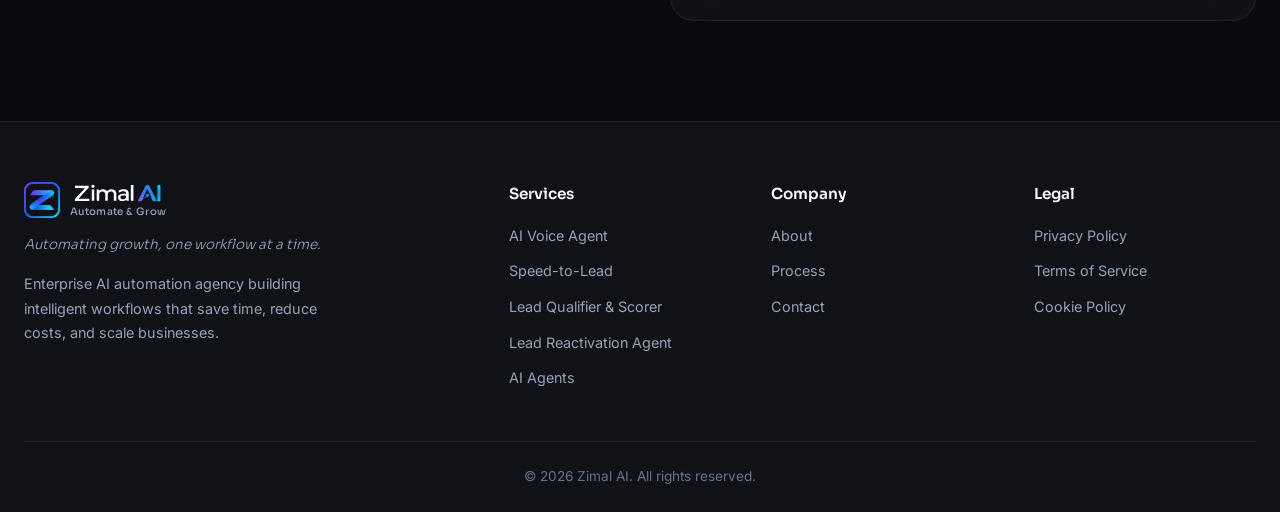
==== commit d13b46c4: "Update index.html" ====
--- a/dark-mode/index.html
+++ b/dark-mode/index.html
@@ -567,10 +567,11 @@
                             <label for="budget">Budget (Optional)</label>
                             <select id="budget" name="budget">
                                 <option value="">Select budget range</option>
-                                <option value="1k-5k">$1,000 – $5,000</option>
-                                <option value="5k-10k">$5,000 – $10,000</option>
-                                <option value="10k-25k">$10,000 – $25,000</option>
-                                <option value="25k+">$25,000+</option>
+                                <option value="under-1k">Under $1,000</option>
+                                <option value="1k-3k">$1,000 – $3,000</option>
+                                <option value="3k-5k">$3,000 – $5,000</option>
+                                <option value="5k+">$5,000+</option>
+                                <option value="unsure">Not sure — Need an estimate</option>
                             </select>
                         </div>
                         <div class="form-actions">
